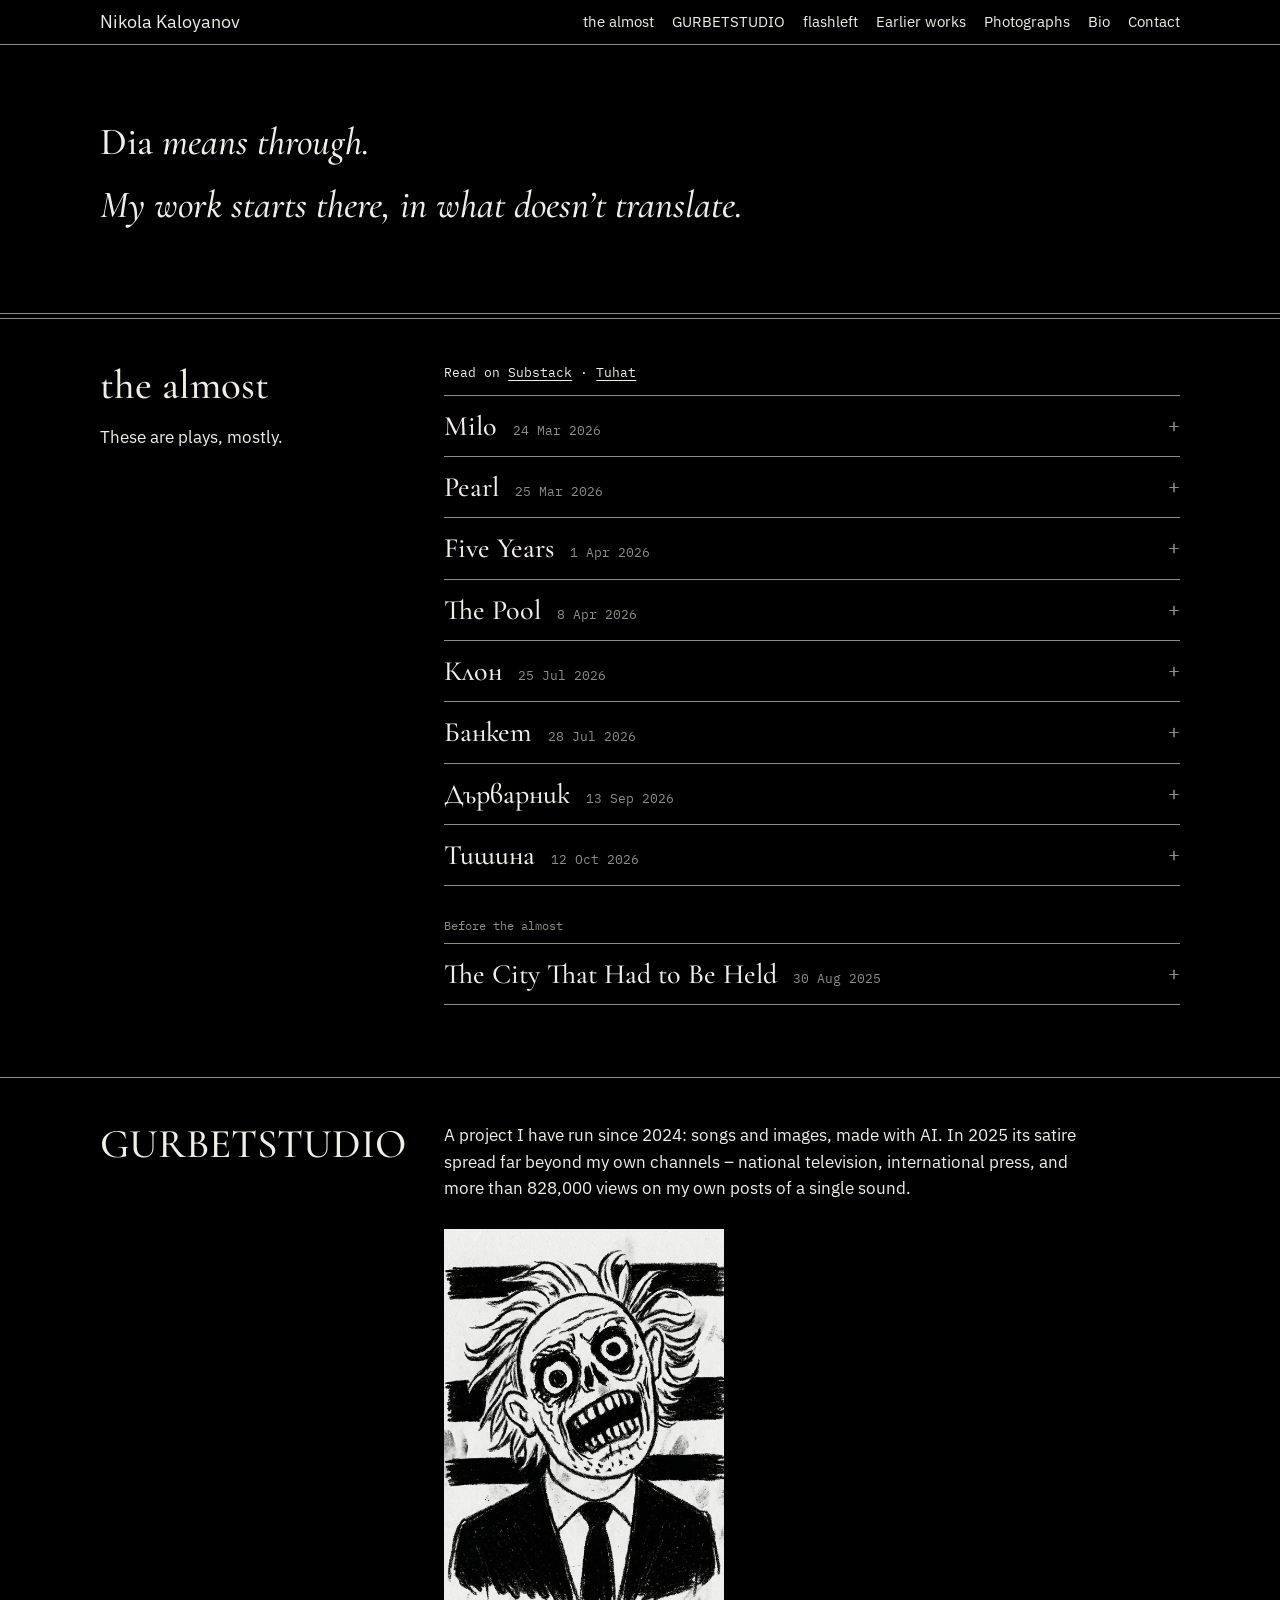
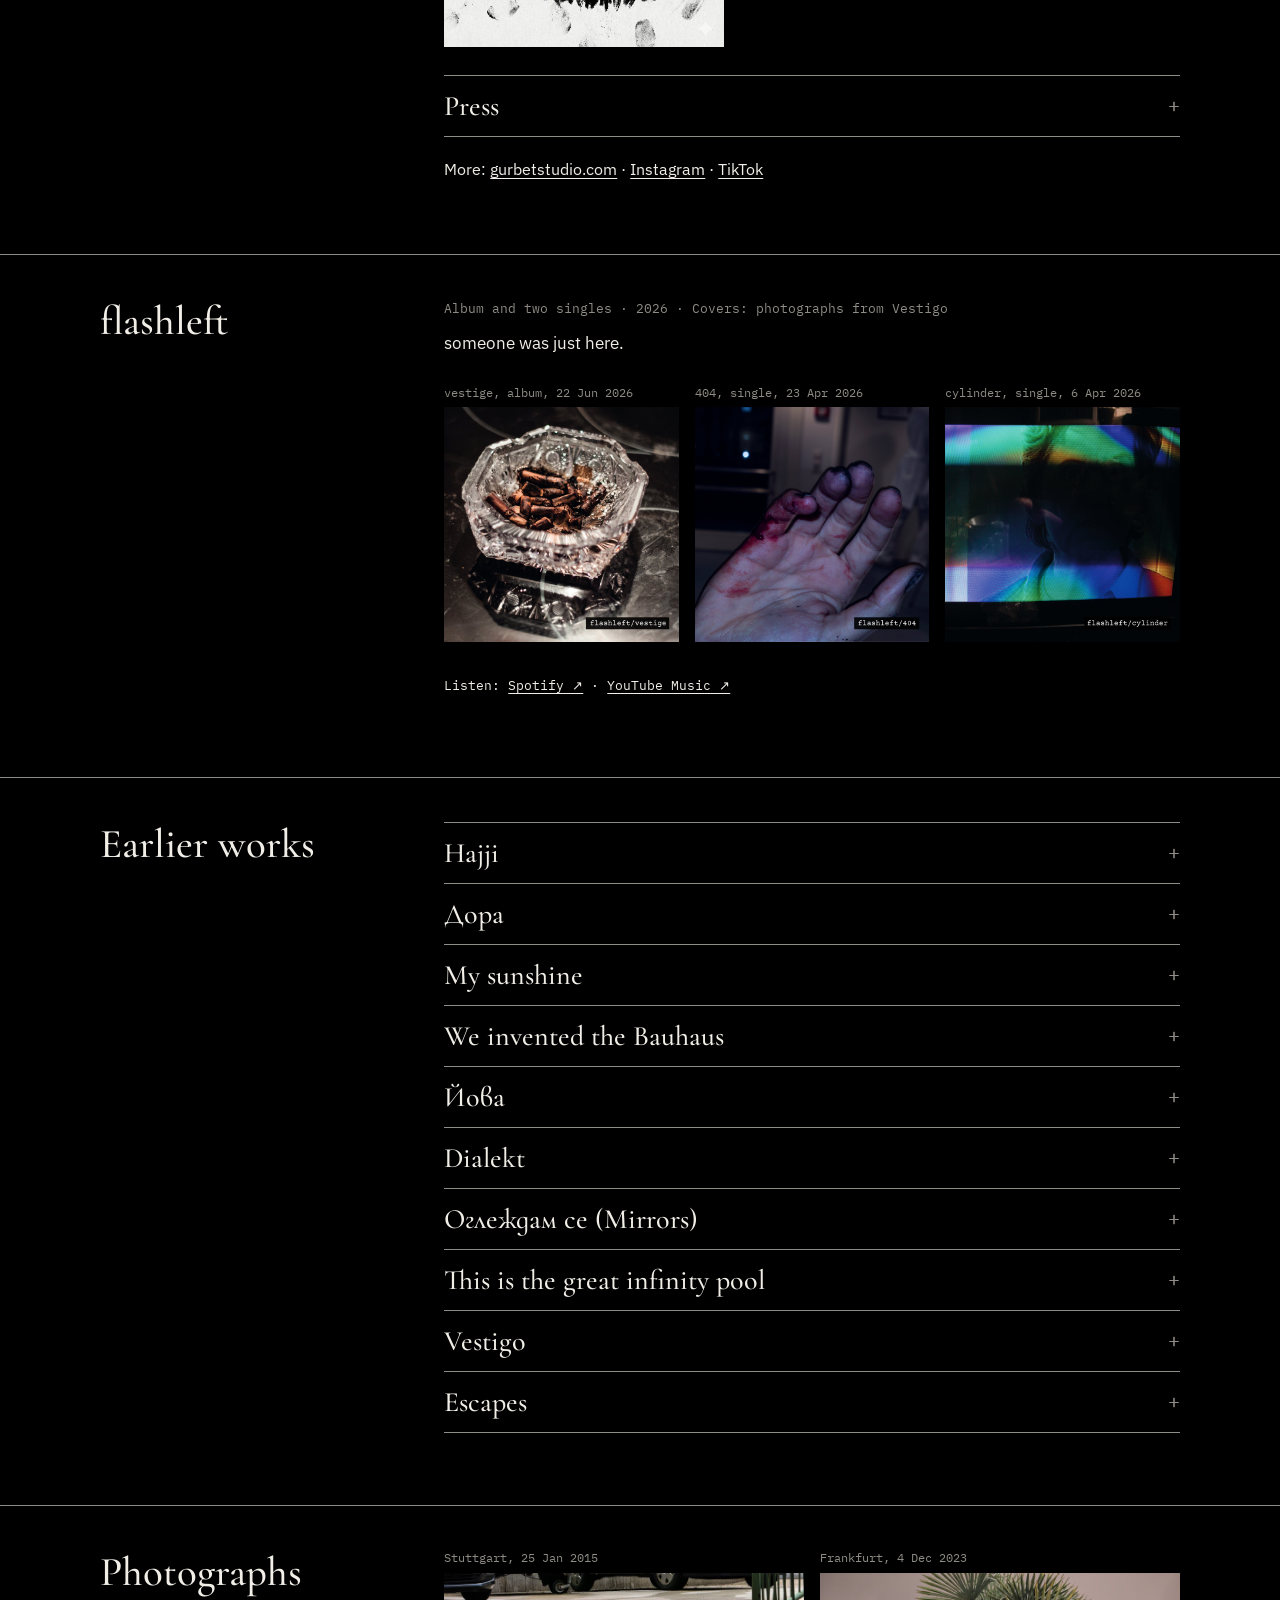
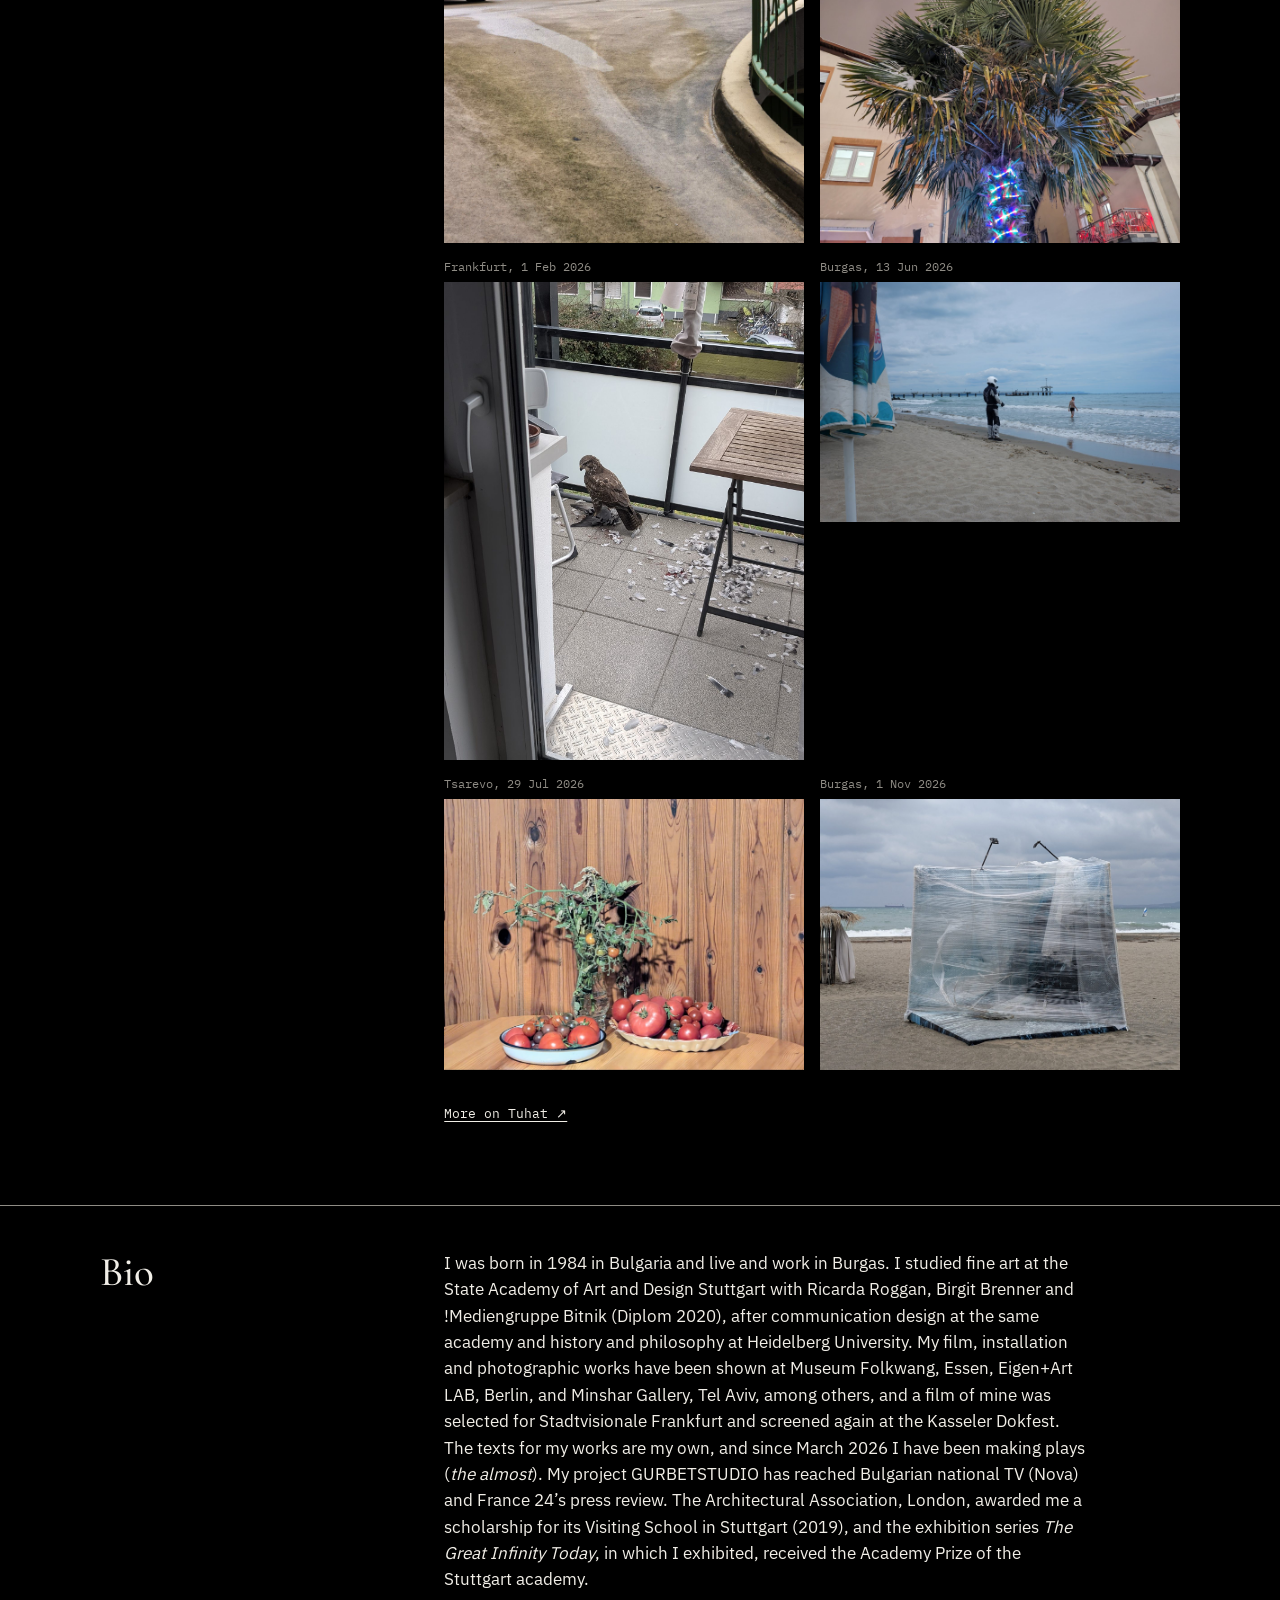
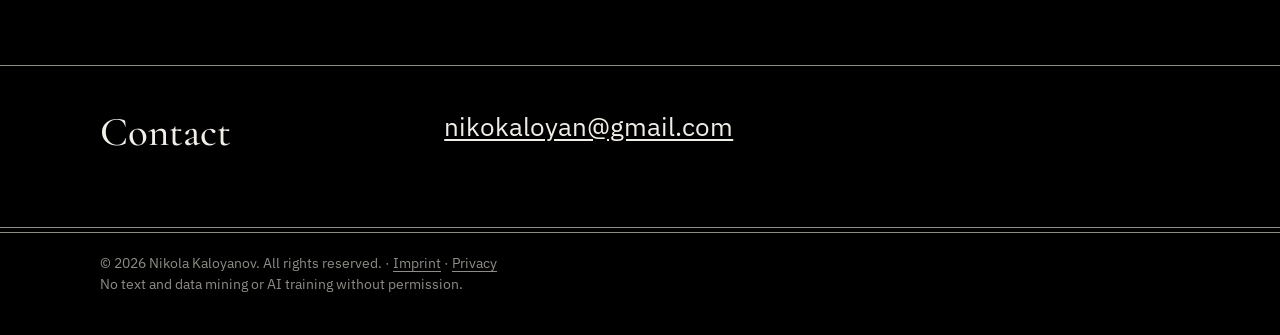
==== index.html @ b0b4dd23 "Rename the Works section to Earlier works (heading and nav) Co-Authored-By: Claude Sonnet 5.5 <norep" ====
<!doctype html>
<html lang="en">
<head>
<meta charset="utf-8">
<meta name="viewport" content="width=device-width, initial-scale=1">
<meta name="tdm-reservation" content="1">
<title>Nikola Kaloyanov</title>
<meta name="description" content="Nikola Kaloyanov: the almost (plays), GURBETSTUDIO, film, installation and photography.">
<meta property="og:type" content="website">
<meta property="og:url" content="https://nikolakaloyanov.com/">
<meta property="og:title" content="Nikola Kaloyanov">
<meta property="og:description" content="Nikola Kaloyanov: the almost (plays), GURBETSTUDIO, film, installation and photography.">
<meta property="og:image" content="https://nikolakaloyanov.com/img/three_dots_paper_2048_1.png">
<meta property="og:image:width" content="2048">
<meta property="og:image:height" content="2048">
<meta property="og:image:alt" content="Three black dots in a triangle on off-white paper">
<meta name="twitter:card" content="summary">
<meta name="twitter:image" content="https://nikolakaloyanov.com/img/three_dots_paper_2048_1.png">
<link rel="stylesheet" href="style.css">
<link rel="icon" href="/favicon.ico" sizes="any">
<link rel="icon" type="image/png" sizes="32x32" href="/favicon-32.png">
<link rel="apple-touch-icon" href="/apple-touch-icon.png">
</head>
<body>
<div id="top" style="background:#000000;color:#F1EEE7;font-family:'IBM Plex Sans',system-ui,-apple-system,'Segoe UI',sans-serif;font-size:17px;line-height:1.55;min-height:100%">

<header>
<div style="max-width:1120px;margin:0 auto;padding:0 20px;box-sizing:border-box;display:flex;flex-wrap:wrap;align-items:center;justify-content:space-between;column-gap:24px">
<h1 style="margin:0;font-size:18px;line-height:20px;font-weight:400"><a href="#top" style="display:inline-block;padding:12px 0;text-decoration:none">Nikola Kaloyanov</a></h1>
<nav aria-label="Main" style="display:flex;flex-wrap:wrap;column-gap:18px">
<a href="#the-almost" style="display:inline-block;padding:12px 0;font-size:15px;line-height:20px">the almost</a>
<a href="#gurbetstudio" style="display:inline-block;padding:12px 0;font-size:15px;line-height:20px">GURBETSTUDIO</a>
<a href="#flashleft" style="display:inline-block;padding:12px 0;font-size:15px;line-height:20px">flashleft</a>
<a href="#works" style="display:inline-block;padding:12px 0;font-size:15px;line-height:20px">Earlier works</a>
<a href="#photographs" style="display:inline-block;padding:12px 0;font-size:15px;line-height:20px">Photographs</a>
<a href="#bio" style="display:inline-block;padding:12px 0;font-size:15px;line-height:20px">Bio</a>
<a href="#contact" style="display:inline-block;padding:12px 0;font-size:15px;line-height:20px">Contact</a>
</nav>
</div>
<div aria-hidden="true" style="border-bottom:1px solid #8F8C85"></div>
</header>

<main>

<section aria-label="Artist statement" style="padding:75px 0 85px">
<div style="max-width:1120px;margin:0 auto;padding:0 20px;box-sizing:border-box">
<p style="margin:0 0 0.5em;font-family:'Cormorant Garamond','Cormorant',Georgia,'Times New Roman',serif;font-weight:500;font-style:italic;font-size:clamp(26px,3vw,40px);line-height:1.15;text-wrap:balance"><span style="font-style:normal">Dia</span> means through.</p>
<p style="margin:0;font-family:'Cormorant Garamond','Cormorant',Georgia,'Times New Roman',serif;font-weight:500;font-style:italic;font-size:clamp(26px,3vw,40px);line-height:1.15;text-wrap:balance">My work starts there, in what doesn’t translate.</p>
</div>
</section>

<section id="the-almost" aria-labelledby="h-almost">
<div aria-hidden="true" style="height:4px;border-top:1px solid #8F8C85;border-bottom:1px solid #8F8C85"></div>
<div style="max-width:1120px;margin:0 auto;padding:44px 20px 72px;box-sizing:border-box;display:flex;flex-wrap:wrap;column-gap:64px;row-gap:32px">
<div style="flex:1 1 280px;max-width:340px;min-width:0">
<h2 id="h-almost" style="margin:0 0 16px;font-family:'Cormorant Garamond','Cormorant',Georgia,'Times New Roman',serif;font-weight:500;font-size:clamp(34px,3.2vw,44px);line-height:1.1">the almost</h2>
<p style="margin:0">These are plays, mostly.</p>
</div>
<div style="flex:999 1 480px;min-width:0">
<p style="margin:0 0 12px;font-family:'IBM Plex Mono',ui-monospace,Menlo,Consolas,monospace;font-size:13px;line-height:20px">Read on <a href="https://thealmostproject.substack.com" target="_blank" rel="noopener noreferrer">Substack</a> · <a href="https://tuhat.net/@nikolakaloyanov/" target="_blank" rel="noopener noreferrer">Tuhat</a></p>
<div style="border-bottom:1px solid #8F8C85">
<details style="border-top:1px solid #8F8C85">
<summary style="padding:14px 0"><span style="font-family:'Cormorant Garamond','Cormorant',Georgia,'Times New Roman',serif;font-weight:500;font-size:28px;line-height:32px">Milo</span><span style="margin-left:16px;font-family:'IBM Plex Mono',ui-monospace,Menlo,Consolas,monospace;font-size:13px;line-height:1.5;color:#8F8C85">24 Mar 2026</span></summary>
<div style="padding:0 0 24px">
<div style="display:flex;flex-wrap:wrap;column-gap:20px;font-family:'IBM Plex Mono',ui-monospace,Menlo,Consolas,monospace;font-size:13px;line-height:1.5"><a href="https://thealmostproject.substack.com/p/milo" target="_blank" rel="noopener noreferrer" style="display:inline-block;padding:10px 0">Read</a></div>
</div>
</details>
<details style="border-top:1px solid #8F8C85">
<summary style="padding:14px 0"><span style="font-family:'Cormorant Garamond','Cormorant',Georgia,'Times New Roman',serif;font-weight:500;font-size:28px;line-height:32px">Pearl</span><span style="margin-left:16px;font-family:'IBM Plex Mono',ui-monospace,Menlo,Consolas,monospace;font-size:13px;line-height:1.5;color:#8F8C85">25 Mar 2026</span></summary>
<div style="padding:0 0 24px">
<div style="display:flex;flex-wrap:wrap;column-gap:20px;font-family:'IBM Plex Mono',ui-monospace,Menlo,Consolas,monospace;font-size:13px;line-height:1.5"><a href="https://thealmostproject.substack.com/p/pearl-i" target="_blank" rel="noopener noreferrer" style="display:inline-block;padding:10px 0">I</a><a href="https://thealmostproject.substack.com/p/pearl-ii" target="_blank" rel="noopener noreferrer" style="display:inline-block;padding:10px 0">II</a><a href="https://thealmostproject.substack.com/p/pearl-iii" target="_blank" rel="noopener noreferrer" style="display:inline-block;padding:10px 0">III</a></div>
</div>
</details>
<details style="border-top:1px solid #8F8C85">
<summary style="padding:14px 0"><span style="font-family:'Cormorant Garamond','Cormorant',Georgia,'Times New Roman',serif;font-weight:500;font-size:28px;line-height:32px">Five Years</span><span style="margin-left:16px;font-family:'IBM Plex Mono',ui-monospace,Menlo,Consolas,monospace;font-size:13px;line-height:1.5;color:#8F8C85">1 Apr 2026</span></summary>
<div style="padding:0 0 24px">
<div style="display:flex;flex-wrap:wrap;column-gap:20px;font-family:'IBM Plex Mono',ui-monospace,Menlo,Consolas,monospace;font-size:13px;line-height:1.5"><a href="https://thealmostproject.substack.com/p/five-years-i" target="_blank" rel="noopener noreferrer" style="display:inline-block;padding:10px 0">I</a><a href="https://thealmostproject.substack.com/p/five-years-ii" target="_blank" rel="noopener noreferrer" style="display:inline-block;padding:10px 0">II</a><a href="https://thealmostproject.substack.com/p/five-years-iii" target="_blank" rel="noopener noreferrer" style="display:inline-block;padding:10px 0">III</a></div>
</div>
</details>
<details style="border-top:1px solid #8F8C85">
<summary style="padding:14px 0"><span style="font-family:'Cormorant Garamond','Cormorant',Georgia,'Times New Roman',serif;font-weight:500;font-size:28px;line-height:32px">The Pool</span><span style="margin-left:16px;font-family:'IBM Plex Mono',ui-monospace,Menlo,Consolas,monospace;font-size:13px;line-height:1.5;color:#8F8C85">8 Apr 2026</span></summary>
<div style="padding:0 0 24px">
<div style="display:flex;flex-wrap:wrap;column-gap:20px;font-family:'IBM Plex Mono',ui-monospace,Menlo,Consolas,monospace;font-size:13px;line-height:1.5"><a href="https://thealmostproject.substack.com/p/the-pool-i" target="_blank" rel="noopener noreferrer" style="display:inline-block;padding:10px 0">I</a><a href="https://thealmostproject.substack.com/p/the-pool-ii" target="_blank" rel="noopener noreferrer" style="display:inline-block;padding:10px 0">II</a><a href="https://thealmostproject.substack.com/p/the-pool-iii" target="_blank" rel="noopener noreferrer" style="display:inline-block;padding:10px 0">III</a></div>
</div>
</details>
<details style="border-top:1px solid #8F8C85">
<summary style="padding:14px 0"><span lang="bg" style="font-family:'Cormorant Garamond','Cormorant',Georgia,'Times New Roman',serif;font-weight:500;font-size:28px;line-height:32px">Клон</span><span style="margin-left:16px;font-family:'IBM Plex Mono',ui-monospace,Menlo,Consolas,monospace;font-size:13px;line-height:1.5;color:#8F8C85">25 Jul 2026</span></summary>
<div style="padding:0 0 24px">
<p style="margin:0;font-family:'IBM Plex Mono',ui-monospace,Menlo,Consolas,monospace;font-size:13px;line-height:1.5;color:#8F8C85">The Branch – the tree’s and the day’s.</p>
<p style="margin:0;font-family:'IBM Plex Mono',ui-monospace,Menlo,Consolas,monospace;font-size:13px;line-height:1.5;color:#8F8C85">by Nikola Kaloyanov &amp; Thomas</p>
<div style="display:flex;flex-wrap:wrap;column-gap:20px;font-family:'IBM Plex Mono',ui-monospace,Menlo,Consolas,monospace;font-size:13px;line-height:1.5"><a href="https://thealmostproject.substack.com/p/klon" target="_blank" rel="noopener noreferrer" style="display:inline-block;padding:10px 0">Read</a></div>
</div>
</details>
<details style="border-top:1px solid #8F8C85">
<summary style="padding:14px 0"><span lang="bg" style="font-family:'Cormorant Garamond','Cormorant',Georgia,'Times New Roman',serif;font-weight:500;font-size:28px;line-height:32px">Банкет</span><span style="margin-left:16px;font-family:'IBM Plex Mono',ui-monospace,Menlo,Consolas,monospace;font-size:13px;line-height:1.5;color:#8F8C85">28 Jul 2026</span></summary>
<div style="padding:0 0 24px">
<p style="margin:0;font-family:'IBM Plex Mono',ui-monospace,Menlo,Consolas,monospace;font-size:13px;line-height:1.5;color:#8F8C85">First published on Tuhat, 28 Jul 2026.</p>
<div style="display:flex;flex-wrap:wrap;column-gap:20px;font-family:'IBM Plex Mono',ui-monospace,Menlo,Consolas,monospace;font-size:13px;line-height:1.5"><a href="https://thealmostproject.substack.com/p/banquet-i" target="_blank" rel="noopener noreferrer" style="display:inline-block;padding:10px 0">I</a><a href="https://thealmostproject.substack.com/p/banquet-ii" target="_blank" rel="noopener noreferrer" style="display:inline-block;padding:10px 0">II</a><a href="https://thealmostproject.substack.com/p/banquet-iii" target="_blank" rel="noopener noreferrer" style="display:inline-block;padding:10px 0">III</a></div>
</div>
</details>
<details style="border-top:1px solid #8F8C85">
<summary style="padding:14px 0"><span lang="bg" style="font-family:'Cormorant Garamond','Cormorant',Georgia,'Times New Roman',serif;font-weight:500;font-size:28px;line-height:32px">Дърварник</span><span style="margin-left:16px;font-family:'IBM Plex Mono',ui-monospace,Menlo,Consolas,monospace;font-size:13px;line-height:1.5;color:#8F8C85">13 Sep 2026</span></summary>
<div style="padding:0 0 24px">
<p style="margin:0;font-family:'IBM Plex Mono',ui-monospace,Menlo,Consolas,monospace;font-size:13px;line-height:1.5;color:#8F8C85">The wood is still stacked wrong.</p>
<p style="margin:0;font-family:'IBM Plex Mono',ui-monospace,Menlo,Consolas,monospace;font-size:13px;line-height:1.5;color:#8F8C85">by Nikola Kaloyanov &amp; Thomas</p>
<p style="margin:0;font-family:'IBM Plex Mono',ui-monospace,Menlo,Consolas,monospace;font-size:13px;line-height:1.5;color:#8F8C85">First published on Tuhat, 13 Sep 2026.</p>
<div style="display:flex;flex-wrap:wrap;column-gap:20px;font-family:'IBM Plex Mono',ui-monospace,Menlo,Consolas,monospace;font-size:13px;line-height:1.5"><a href="https://thealmostproject.substack.com/p/darvarnik" target="_blank" rel="noopener noreferrer" style="display:inline-block;padding:10px 0">Read</a></div>
</div>
</details>
<details style="border-top:1px solid #8F8C85">
<summary style="padding:14px 0"><span lang="bg" style="font-family:'Cormorant Garamond','Cormorant',Georgia,'Times New Roman',serif;font-weight:500;font-size:28px;line-height:32px">Тишина</span><span style="margin-left:16px;font-family:'IBM Plex Mono',ui-monospace,Menlo,Consolas,monospace;font-size:13px;line-height:1.5;color:#8F8C85">12 Oct 2026</span></summary>
<div style="padding:0 0 24px">
<p style="margin:0;font-family:'IBM Plex Mono',ui-monospace,Menlo,Consolas,monospace;font-size:13px;line-height:1.5;color:#8F8C85">First published on Tuhat, 12 Oct 2026.</p>
<div style="display:flex;flex-wrap:wrap;column-gap:20px;font-family:'IBM Plex Mono',ui-monospace,Menlo,Consolas,monospace;font-size:13px;line-height:1.5"><a href="https://thealmostproject.substack.com/p/silence-i" target="_blank" rel="noopener noreferrer" style="display:inline-block;padding:10px 0">I</a><a href="https://thealmostproject.substack.com/p/silence-ii" target="_blank" rel="noopener noreferrer" style="display:inline-block;padding:10px 0">II</a></div>
</div>
</details>
</div>
<p style="margin:32px 0 8px;font-family:'IBM Plex Mono',ui-monospace,Menlo,Consolas,monospace;font-size:12px;line-height:1.4;color:#8F8C85">Before the almost</p>
<div style="border-bottom:1px solid #8F8C85">
<details style="border-top:1px solid #8F8C85">
<summary style="padding:14px 0"><span style="font-family:'Cormorant Garamond','Cormorant',Georgia,'Times New Roman',serif;font-weight:500;font-size:28px;line-height:32px">The City That Had to Be Held</span><span style="margin-left:16px;font-family:'IBM Plex Mono',ui-monospace,Menlo,Consolas,monospace;font-size:13px;line-height:1.5;color:#8F8C85">30 Aug 2025</span></summary>
<div style="padding:0 0 24px">
<p style="margin:0;font-family:'IBM Plex Mono',ui-monospace,Menlo,Consolas,monospace;font-size:13px;line-height:1.5;color:#8F8C85">Written 30 Aug 2025. First published on Tuhat, 26 Oct 2026, abridged.</p>
<div style="display:flex;flex-wrap:wrap;column-gap:20px;font-family:'IBM Plex Mono',ui-monospace,Menlo,Consolas,monospace;font-size:13px;line-height:1.5"><a href="https://thealmostproject.substack.com/p/the-city-that-had-to-be-held" target="_blank" rel="noopener noreferrer" style="display:inline-block;padding:10px 0">Read</a></div>
</div>
</details>
</div>
</div>
</div>
</section>

<section id="gurbetstudio" aria-labelledby="h-gurbet">
<div aria-hidden="true" style="border-bottom:1px solid #8F8C85"></div>
<div style="max-width:1120px;margin:0 auto;padding:44px 20px 72px;box-sizing:border-box;display:flex;flex-wrap:wrap;column-gap:64px;row-gap:32px">
<div style="flex:1 1 280px;max-width:340px;min-width:0">
<h2 id="h-gurbet" style="margin:0;font-family:'Cormorant Garamond','Cormorant',Georgia,'Times New Roman',serif;font-weight:500;font-size:clamp(34px,3.2vw,44px);line-height:1.1">GURBETSTUDIO</h2>
</div>
<div style="flex:999 1 480px;min-width:0">
<p style="margin:0 0 28px;max-width:38em">A project I have run since 2024: songs and images, made with AI. In 2025 its satire spread far beyond my own channels – national television, international press, and more than 828,000 views on my own posts of a single sound.</p>
<figure style="margin:0 0 28px;max-width:280px"><img src="img/gurbetstudio_1.jpg" alt="GURBETSTUDIO image: a screaming man in a suit, drawn in black ink" width="1073" height="1600"></figure>
<div style="border-top:1px solid #8F8C85;border-bottom:1px solid #8F8C85">
<details>
<summary style="padding:14px 0;font-family:'Cormorant Garamond','Cormorant',Georgia,'Times New Roman',serif;font-weight:500;font-size:28px;line-height:32px">Press</summary>
<div style="padding:0 0 28px">

<div style="padding:0 0 28px">
<p style="margin:0 0 8px;font-family:'IBM Plex Mono',ui-monospace,Menlo,Consolas,monospace;font-size:13px;line-height:1.5;color:#8F8C85">France 24, press review, 3 Dec 2025</p>
<figure style="margin:0 0 16px;max-width:560px"><img src="img/france24_1.jpg" alt="France 24 page: the paragraph on the protests naming The Times, GURBETSTUDIO and Dnevnik" width="740" height="335"></figure>
<figure style="margin:0;max-width:560px"><img src="img/france24_2.jpg" alt="France 24 page: headline and a TV still showing a GURBETSTUDIO drawing, dated 03/12/2025" width="740" height="697"></figure>
<p style="margin:8px 0 0"><a href="https://www.france24.com/en/tv-shows/press-review/20251203-mass-protests-in-bulgaria-gen-z-gets-organised-online-turns-away-from-state-tv" target="_blank" rel="noopener noreferrer" style="display:inline-block;padding:10px 0">France 24 ↗</a></p>
</div>

<div style="padding:0 0 28px">
<p style="margin:0 0 8px;font-family:'IBM Plex Mono',ui-monospace,Menlo,Consolas,monospace;font-size:13px;line-height:1.5;color:#8F8C85">Nova, Bulgarian national TV, 10 Nov 2025</p>
<p style="margin:0 0 12px;font-size:16px;line-height:1.55;max-width:38em"><em>26s</em>, aired twice.</p>
<div style="display:flex;flex-wrap:wrap;gap:16px">
<figure style="margin:0;flex:1 1 240px;max-width:360px"><img src="img/nova_1.jpg" alt="Nova morning show: the two presenters at the desk" width="1600" height="900"></figure>
<figure style="margin:0;flex:1 1 240px;max-width:360px"><img src="img/nova_2.jpg" alt="Nova morning show: the crayon drawing of the parliament session with the caption 26s" width="1600" height="900"></figure>
</div>
<p style="margin:8px 0 0;font-family:'IBM Plex Mono',ui-monospace,Menlo,Consolas,monospace;font-size:12px;line-height:1.4;color:#8F8C85">Nova, 10 Nov 2025</p>
<p style="margin:8px 0 0"><a href="https://www.youtube.com/watch?v=_tUwWZfnOrY&amp;t=79s" target="_blank" rel="noopener noreferrer" style="display:inline-block;padding:10px 0">Nova ↗</a></p>
</div>

<div>
<p style="margin:0 0 8px;font-family:'IBM Plex Mono',ui-monospace,Menlo,Consolas,monospace;font-size:13px;line-height:1.5;color:#8F8C85"><span lang="bg">Виж</span>, Feb 2026</p>
<p style="margin:0 0 12px;font-size:16px;line-height:1.55;max-width:38em">Published a GURBETSTUDIO image, credited.</p>
<figure style="margin:0;max-width:560px"><img src="img/vij_1.jpg" alt="Виж magazine, double page: the article headline on red, and the GURBETSTUDIO illustration of a sweating pig holding a mug, surrounded by phones" width="1600" height="1221" lang="bg"></figure>
<p style="margin:8px 0 0"><a href="https://vijmag.bg/bg/article/nyu-york-balgariya-tiktok-politika-pop-kultura" target="_blank" rel="noopener noreferrer" style="display:inline-block;padding:10px 0"><span lang="bg">Виж</span> ↗</a></p>
</div>

</div>
</details>
</div>
<p style="margin:20px 0 0;font-size:16px">More: <a href="https://gurbetstudio.com" target="_blank" rel="noopener noreferrer">gurbetstudio.com</a> · <a href="https://www.instagram.com/gurbetstudio/" target="_blank" rel="noopener noreferrer">Instagram</a> · <a href="https://www.tiktok.com/@gurbetstudio" target="_blank" rel="noopener noreferrer">TikTok</a></p>
</div>
</div>
</section>

<section id="flashleft" aria-labelledby="h-flashleft">
<div aria-hidden="true" style="border-bottom:1px solid #8F8C85"></div>
<div style="max-width:1120px;margin:0 auto;padding:44px 20px 72px;box-sizing:border-box;display:flex;flex-wrap:wrap;column-gap:64px;row-gap:32px">
<div style="flex:1 1 280px;max-width:340px;min-width:0">
<h2 id="h-flashleft" style="margin:0;font-family:'Cormorant Garamond','Cormorant',Georgia,'Times New Roman',serif;font-weight:500;font-size:clamp(34px,3.2vw,44px);line-height:1.1">flashleft</h2>
</div>
<div style="flex:999 1 480px;min-width:0">
<p style="margin:0 0 12px;font-family:'IBM Plex Mono',ui-monospace,Menlo,Consolas,monospace;font-size:13px;line-height:1.5;color:#8F8C85">Album and two singles · 2026 · Covers: photographs from Vestigo</p>
<p style="margin:0 0 28px;max-width:38em">someone was just here.</p>
<div style="display:grid;grid-template-columns:repeat(auto-fill,minmax(200px,1fr));max-width:752px;gap:16px;align-items:start">
<a href="https://open.spotify.com/album/3zMKx9UkFOyNer9DevZmFj" target="_blank" rel="noopener noreferrer" style="display:block;flex:1 1 200px;max-width:240px;text-decoration:none"><span style="display:block;white-space:nowrap;margin-bottom:6px;font-family:'IBM Plex Mono',ui-monospace,Menlo,Consolas,monospace;font-size:12px;line-height:1.4;color:#8F8C85">vestige, album, 22 Jun 2026</span><img src="img/flashleft_vestige.jpg" alt="Cover of vestige: an ashtray full of burnt-out cigarette ends" width="1600" height="1600"></a>
<a href="https://open.spotify.com/album/0WQYlVoCGDyXFIyyO3bgZw" target="_blank" rel="noopener noreferrer" style="display:block;flex:1 1 200px;max-width:240px;text-decoration:none"><span style="display:block;white-space:nowrap;margin-bottom:6px;font-family:'IBM Plex Mono',ui-monospace,Menlo,Consolas,monospace;font-size:12px;line-height:1.4;color:#8F8C85">404, single, 23 Apr 2026</span><img src="img/flashleft_404.jpg" alt="Cover of 404: an open hand with stained fingertips" width="1600" height="1600"></a>
<a href="https://open.spotify.com/album/2IhwBSxhsiaDCkgPjooZuE" target="_blank" rel="noopener noreferrer" style="display:block;flex:1 1 200px;max-width:240px;text-decoration:none"><span style="display:block;white-space:nowrap;margin-bottom:6px;font-family:'IBM Plex Mono',ui-monospace,Menlo,Consolas,monospace;font-size:12px;line-height:1.4;color:#8F8C85">cylinder, single, 6 Apr 2026</span><img src="img/flashleft_cylinder.jpg" alt="Cover of cylinder: a television screen with coloured bands" width="1600" height="1600"></a>
</div>
<p style="margin:24px 0 0;font-family:'IBM Plex Mono',ui-monospace,Menlo,Consolas,monospace;font-size:13px;line-height:1.5">Listen: <a href="https://open.spotify.com/album/3zMKx9UkFOyNer9DevZmFj" target="_blank" rel="noopener noreferrer" style="display:inline-block;padding:10px 0">Spotify ↗</a> · <a href="https://music.youtube.com/playlist?list=OLAK5uy_lqpZK46kSgiE4sft5EfA9MpheFjlOoF64" target="_blank" rel="noopener noreferrer" style="display:inline-block;padding:10px 0">YouTube Music ↗</a></p>
</div>
</div>
</section>
<section id="works" aria-labelledby="h-works">
<div aria-hidden="true" style="border-bottom:1px solid #8F8C85"></div>
<div style="max-width:1120px;margin:0 auto;padding:44px 20px 72px;box-sizing:border-box;display:flex;flex-wrap:wrap;column-gap:64px;row-gap:32px">
<div style="flex:1 1 280px;max-width:340px;min-width:0">
<h2 id="h-works" style="margin:0;font-family:'Cormorant Garamond','Cormorant',Georgia,'Times New Roman',serif;font-weight:500;font-size:clamp(34px,3.2vw,44px);line-height:1.1">Earlier works</h2>
</div>
<div style="flex:999 1 480px;min-width:0;border-bottom:1px solid #8F8C85">

<details style="border-top:1px solid #8F8C85">
<summary style="padding:14px 0;font-family:'Cormorant Garamond','Cormorant',Georgia,'Times New Roman',serif;font-weight:500;font-size:28px;line-height:32px">Hajji</summary>
<div style="padding:0 0 28px">
<p style="margin:0 0 4px;font-family:'IBM Plex Mono',ui-monospace,Menlo,Consolas,monospace;font-size:13px;line-height:1.5;color:#8F8C85">Short film, 08:50</p>
<p style="margin:0 0 4px;font-family:'IBM Plex Mono',ui-monospace,Menlo,Consolas,monospace;font-size:13px;line-height:1.5;color:#8F8C85">Exhibition: When we were close to the End, with Kuo Hsin-Hui and Julia Schäfer, Eigen+Art LAB, Berlin, 11 March – 11 April 2020</p>
<p style="margin:0 0 4px;font-family:'IBM Plex Mono',ui-monospace,Menlo,Consolas,monospace;font-size:13px;line-height:1.5;color:#8F8C85">Exhibition: ERSTKONTAKT, fructa, Munich, 2020</p>
<p style="margin:0 0 4px;font-family:'IBM Plex Mono',ui-monospace,Menlo,Consolas,monospace;font-size:13px;line-height:1.5;color:#8F8C85">Music: Live by Medusa (Mazkeka, Jerusalem, Nov 7, 2019 00:52:24)</p>
<p style="margin:0 0 4px;font-family:'IBM Plex Mono',ui-monospace,Menlo,Consolas,monospace;font-size:13px;line-height:1.5;color:#8F8C85">Voice: my own, read flatly</p>
<p style="margin:12px 0 0;font-size:16px;line-height:1.55;max-width:38em">Ottoman Christians stole Hajji / <span lang="bg">Хаджи</span> / <span lang="ar" dir="rtl">الحجّي</span>. Pilgrimage routes crossed borders. Christian, Jewish, Muslim threads tangled. The knot holds.</p>
<p style="margin:12px 0 0;font-family:'IBM Plex Mono',ui-monospace,Menlo,Consolas,monospace;font-size:13px;line-height:1.5"><a href="https://youtu.be/1Iv5GrOEWtQ" target="_blank" rel="noopener noreferrer" style="display:inline-block;padding:10px 0">Watch</a></p>
<div>
<p style="margin:20px 0 8px;font-family:'IBM Plex Mono',ui-monospace,Menlo,Consolas,monospace;font-size:12px;line-height:1.4;color:#8F8C85">Installation views, Eigen+Art LAB, Berlin, 2020</p>
<div style="display:flex;flex-wrap:wrap;gap:16px;align-items:flex-start">
<figure style="margin:0;flex:1 1 240px;max-width:420px"><img src="img/hajji_1.jpg" alt="Hajji, installation view" width="1600" height="1066"></figure>
<figure style="margin:0;flex:1 1 240px;max-width:420px"><img src="img/hajji_2.jpg" alt="Hajji, installation view" width="1600" height="1068"></figure>
</div>
</div>
</div>
</details>

<details style="border-top:1px solid #8F8C85">
<summary lang="bg" style="padding:14px 0;font-family:'Cormorant Garamond','Cormorant',Georgia,'Times New Roman',serif;font-weight:500;font-size:28px;line-height:32px">Дора</summary>
<div style="padding:0 0 28px">
<p style="margin:0 0 4px;font-family:'IBM Plex Mono',ui-monospace,Menlo,Consolas,monospace;font-size:13px;line-height:1.5;color:#8F8C85">Installation: slide projectors, slides, audio records, speakers, pedestals; dimensions variable</p>
<p style="margin:0 0 4px;font-family:'IBM Plex Mono',ui-monospace,Menlo,Consolas,monospace;font-size:13px;line-height:1.5;color:#8F8C85">Collaboration: Jamie Kühn (Arch.)</p>
<p style="margin:0 0 4px;font-family:'IBM Plex Mono',ui-monospace,Menlo,Consolas,monospace;font-size:13px;line-height:1.5;color:#8F8C85">Exhibition: The Great Infinity Pool, group exhibition, Museum Folkwang, Essen, 2017</p>
<p style="margin:12px 0 0;font-size:16px;line-height:1.55;max-width:38em">Photographs projected onto empty walls. Original sound in the fracture. A home appears where none exists.</p>
<div>
<p style="margin:20px 0 8px;font-family:'IBM Plex Mono',ui-monospace,Menlo,Consolas,monospace;font-size:12px;line-height:1.4;color:#8F8C85">Installation views, Museum Folkwang, Essen, 2017</p>
<div style="display:flex;flex-wrap:wrap;gap:16px;align-items:flex-start">
<figure style="margin:0;flex:1 1 240px;max-width:420px"><img src="img/dora_1.jpg" alt="Dora, installation view" width="1600" height="1067"></figure>
<figure style="margin:0;flex:1 1 240px;max-width:420px"><img src="img/dora_2.jpg" alt="Dora, installation view with a lit pedestal" width="1366" height="911"></figure>
<figure style="margin:0;flex:1 1 240px;max-width:420px"><img src="img/dora_3.jpg" alt="Dora, installation view" width="1600" height="1067"></figure>
<figure style="margin:0;flex:1 1 240px;max-width:420px"><img src="img/dora_4.jpg" alt="Dora, installation view" width="1600" height="1066"></figure>
</div>
</div>
</div>
</details>

<details style="border-top:1px solid #8F8C85">
<summary style="padding:14px 0;font-family:'Cormorant Garamond','Cormorant',Georgia,'Times New Roman',serif;font-weight:500;font-size:28px;line-height:32px">My sunshine</summary>
<div style="padding:0 0 28px">
<p style="margin:0 0 4px;font-family:'IBM Plex Mono',ui-monospace,Menlo,Consolas,monospace;font-size:13px;line-height:1.5;color:#8F8C85">2019 · Video installation: loop 03:10 min, screen, projector, speakers, media player; dimensions variable</p>
<p style="margin:0 0 4px;font-family:'IBM Plex Mono',ui-monospace,Menlo,Consolas,monospace;font-size:13px;line-height:1.5;color:#8F8C85">Audio: sonified solar data from Stanford/ESA/NASA (SOHO observatory)</p>
<p style="margin:0 0 4px;font-family:'IBM Plex Mono',ui-monospace,Menlo,Consolas,monospace;font-size:13px;line-height:1.5;color:#8F8C85">Exhibitions: Minshar Gallery, Tel Aviv, 2019; Galerie Kernweine, Stuttgart, 2019; When we were close to the End, Eigen+Art LAB, Berlin, 2020</p>
<p style="margin:12px 0 0;font-size:16px;line-height:1.55;max-width:38em">A hand raises a mirror to seize the sun. Radiation hums back, unowned. The light slips.</p>
<p style="margin:12px 0 0;font-family:'IBM Plex Mono',ui-monospace,Menlo,Consolas,monospace;font-size:13px;line-height:1.5"><a href="https://youtu.be/avtQtjE3v6A" target="_blank" rel="noopener noreferrer" style="display:inline-block;padding:10px 0">Watch</a></p>
<div>
<p style="margin:20px 0 8px;font-family:'IBM Plex Mono',ui-monospace,Menlo,Consolas,monospace;font-size:12px;line-height:1.4;color:#8F8C85">Galerie Kernweine, Stuttgart, 2019</p>
<div style="display:flex;flex-wrap:wrap;gap:16px;align-items:flex-start">
<figure style="margin:0;flex:1 1 240px;max-width:420px"><img src="img/mysunshine_kernweine.jpg" alt="My sunshine, installation view: a hand holding a mirror, projected in a stone vault" width="1600" height="1200"></figure>
</div>
<p style="margin:28px 0 8px;font-family:'IBM Plex Mono',ui-monospace,Menlo,Consolas,monospace;font-size:12px;line-height:1.4;color:#8F8C85">Model view</p>
<div style="display:flex;flex-wrap:wrap;gap:16px;align-items:flex-start">
<figure style="margin:0;flex:1 1 240px;max-width:420px"><img src="img/mysunshine_1.jpg" alt="My sunshine, model view of the projection room" width="1240" height="699"></figure>
</div>
</div>
</div>
</details>

<details style="border-top:1px solid #8F8C85">
<summary style="padding:14px 0;font-family:'Cormorant Garamond','Cormorant',Georgia,'Times New Roman',serif;font-weight:500;font-size:28px;line-height:32px">We invented the Bauhaus</summary>
<div style="padding:0 0 28px">
<p style="margin:0 0 4px;font-family:'IBM Plex Mono',ui-monospace,Menlo,Consolas,monospace;font-size:13px;line-height:1.5;color:#8F8C85">C-prints and text printed on matte paper, 50 × 65 cm</p>
<p style="margin:0 0 4px;font-family:'IBM Plex Mono',ui-monospace,Menlo,Consolas,monospace;font-size:13px;line-height:1.5;color:#8F8C85">“2035”, cross-disciplinary project of the Architectural Association (AA) London and the State Academy of Art and Design Stuttgart, 2019</p>
<p style="margin:12px 0 0;font-size:16px;line-height:1.55;max-width:38em">Stuttgart 21 consumed the city. Bauhaus principles dressed the ruins. Functionality arrived simple and social. The mess stayed.</p>
<p style="margin:20px 0 8px;font-family:'IBM Plex Mono',ui-monospace,Menlo,Consolas,monospace;font-size:12px;line-height:1.4;color:#8F8C85">The work: the text and the photographs below</p>
<p style="margin:0;font-size:16px;line-height:1.55;max-width:38em;font-style:italic">We invented the Bauhaus<br>From Stuttgart to Beijing, the journey will take only 5 minutes.<br>It looks like a model railroad 2 000 000 pillars were used to build it.<br>Now we can travel at the speed of light. And the air quality is amazing.<br>People who live here are getting very old.<br>Beijing is now the capital of Europe.</p>
<div class="series" style="margin-top:20px">
<figure style="margin:0"><img src="img/bauhaus_glass.jpg" alt="We invented the Bauhaus, a transparent display stand in raking light" width="1400" height="1050" style="width:100%;aspect-ratio:4/3;object-fit:cover"></figure>
<figure style="margin:0"><img src="img/bauhaus_3.jpg" alt="We invented the Bauhaus, lush green trees beside a concrete tower" width="1600" height="1201" style="width:100%;aspect-ratio:4/3;object-fit:cover"></figure>
<figure style="margin:0"><img src="img/bauhaus_pillar.jpg" alt="We invented the Bauhaus, a concrete pillar covered in yellow foil" width="1400" height="1050" style="width:100%;aspect-ratio:4/3;object-fit:cover"></figure>
<figure style="margin:0"><img src="img/bauhaus_hole.jpg" alt="We invented the Bauhaus, a black hole in white porcelain, a library bin" width="1400" height="1050" style="width:100%;aspect-ratio:4/3;object-fit:cover"></figure>
<figure style="margin:0"><img src="img/bauhaus_lips.jpg" alt="We invented the Bauhaus, close-up of the Stuttgart bear poster: smiling lips and a pearl necklace" width="1400" height="1050" style="width:100%;aspect-ratio:4/3;object-fit:cover"></figure>
</div>
</div>
</details>

<details style="border-top:1px solid #8F8C85">
<summary lang="bg" style="padding:14px 0;font-family:'Cormorant Garamond','Cormorant',Georgia,'Times New Roman',serif;font-weight:500;font-size:28px;line-height:32px">Йова</summary>
<div style="padding:0 0 28px">
<p style="margin:0 0 4px;font-family:'IBM Plex Mono',ui-monospace,Menlo,Consolas,monospace;font-size:13px;line-height:1.5;color:#8F8C85">Short film (preview), 11:15 min; installation: cars, monitors, media players, batteries</p>
<p style="margin:0 0 4px;font-family:'IBM Plex Mono',ui-monospace,Menlo,Consolas,monospace;font-size:13px;line-height:1.5;color:#8F8C85">Exhibition: Motor Show Vol. 2, travelling group exhibition in cooperation with the Heidelberger Kunstverein, 2019</p>
<p style="margin:12px 0 0;font-size:16px;line-height:1.55;max-width:38em">Ancestor research and goodbye. Drove a family heirloom to the dead village. Spent one night in the empty house. What remained fit in the trunk.</p>
<p style="margin:12px 0 0;font-family:'IBM Plex Mono',ui-monospace,Menlo,Consolas,monospace;font-size:13px;line-height:1.5"><a href="https://youtu.be/RPwg5l56eIo" target="_blank" rel="noopener noreferrer" style="display:inline-block;padding:10px 0">Watch excerpt</a></p>
<div>
<p style="margin:20px 0 8px;font-family:'IBM Plex Mono',ui-monospace,Menlo,Consolas,monospace;font-size:12px;line-height:1.4;color:#8F8C85">Installation views, Heidelberger Kunstverein, 2019</p>
<div style="display:flex;flex-wrap:wrap;gap:16px;align-items:flex-start">
<figure style="margin:0;flex:1 1 240px;max-width:420px"><img src="img/yova_1.jpg" alt="Yova, visitors gathered at the open boot of a car, Heidelberg" width="1600" height="1067"></figure>
<figure style="margin:0;flex:1 1 240px;max-width:420px"><img src="img/yova_2.jpg" alt="Yova, cars parked in a circle, seen from above, Heidelberg" width="1600" height="1067"></figure>
</div>
<p style="margin:28px 0 8px;font-family:'IBM Plex Mono',ui-monospace,Menlo,Consolas,monospace;font-size:12px;line-height:1.4;color:#8F8C85">Film stills</p>
<div style="display:flex;flex-wrap:wrap;gap:16px;align-items:flex-start">
<figure style="margin:0;flex:1 1 240px;max-width:420px"><img src="img/yova_still_1.jpg" alt="Yova, film still: hands photographing an old portrait from a drawer, subtitle “It was something special to get photographed.”" width="1600" height="900"></figure>
<figure style="margin:0;flex:1 1 240px;max-width:420px"><img src="img/yova_still_2.jpg" alt="Yova, film still: a drive, two faces in the rear-view mirror and the sun-visor mirror, subtitle “This is actually my brother’s car.”" width="1600" height="900"></figure>
</div>
</div>
</div>
</details>

<details style="border-top:1px solid #8F8C85">
<summary style="padding:14px 0;font-family:'Cormorant Garamond','Cormorant',Georgia,'Times New Roman',serif;font-weight:500;font-size:28px;line-height:32px">Dialekt</summary>
<div style="padding:0 0 28px">
<p style="margin:0 0 4px;font-family:'IBM Plex Mono',ui-monospace,Menlo,Consolas,monospace;font-size:13px;line-height:1.5;color:#8F8C85">Short film, 7:27 min, with Mizi Lee</p>
<p style="margin:0 0 4px;font-family:'IBM Plex Mono',ui-monospace,Menlo,Consolas,monospace;font-size:13px;line-height:1.5;color:#8F8C85">Screenings: Stadtvisionale 2018 “Wohnrevolution”, Evangelische Akademie Frankfurt (jury selection, 11 films from about 40 entries); programme repeated at the 35th Kasseler Dokfest, BALi Kino, Kassel, 2018</p>
<p style="margin:12px 0 0;font-size:16px;line-height:1.55;max-width:38em">Seoul artist in Stuttgart. First half Korean, second half German. Two languages, one room, no translation.</p>
<div>
<p style="margin:20px 0 8px;font-family:'IBM Plex Mono',ui-monospace,Menlo,Consolas,monospace;font-size:12px;line-height:1.4;color:#8F8C85">Film stills</p>
<div style="display:flex;flex-wrap:wrap;gap:16px;align-items:flex-start">
<figure style="margin:0;flex:1 1 240px;max-width:420px"><img src="img/dialect_still_1.jpg" alt="Dialekt, film still: a woman’s feet in black sandals on a grey floor" width="1600" height="900"></figure>
<figure style="margin:0;flex:1 1 240px;max-width:420px"><img src="img/dialect_still_2.jpg" alt="Dialekt, film still: a German text on black, rolling up" width="1600" height="900"></figure>
</div>
<p style="margin:28px 0 8px;font-family:'IBM Plex Mono',ui-monospace,Menlo,Consolas,monospace;font-size:12px;line-height:1.4;color:#8F8C85">Model view</p>
<div style="display:flex;flex-wrap:wrap;gap:16px;align-items:flex-start">
<figure style="margin:0;flex:1 1 240px;max-width:420px"><img src="img/dialect_1.jpg" alt="Dialekt, model view of the film shown on a cinema screen" width="1192" height="729"></figure>
</div>
</div>
</div>
</details>

<details style="border-top:1px solid #8F8C85">
<summary style="padding:14px 0;font-family:'Cormorant Garamond','Cormorant',Georgia,'Times New Roman',serif;font-weight:500;font-size:28px;line-height:32px"><span lang="bg">Оглеждам се</span> (Mirrors)</summary>
<div style="padding:0 0 28px">
<p style="margin:0 0 4px;font-family:'IBM Plex Mono',ui-monospace,Menlo,Consolas,monospace;font-size:13px;line-height:1.5;color:#8F8C85">2018 · Photography, C-print, direct print on aluminium-dibond, 90 × 70 cm</p>
<p style="margin:0 0 4px;font-family:'IBM Plex Mono',ui-monospace,Menlo,Consolas,monospace;font-size:13px;line-height:1.5;color:#8F8C85">Exhibition: “Do Not Disturb”, group exhibition of the Birgit Brenner class, Kunstverein Hechingen, 2018</p>
<p style="margin:0 0 4px;font-family:'IBM Plex Mono',ui-monospace,Menlo,Consolas,monospace;font-size:13px;line-height:1.5;color:#8F8C85">Exhibition: “100 Jahre Klasse Roggan”, group exhibition, UNO Art Space, Stuttgart, 2018–2019</p>
<p style="margin:12px 0 0;font-size:16px;line-height:1.55;max-width:38em">Self-portraits on old televisions, stored in the empty upper floor of my grandmother’s house. The Bulgarian title means both “I look at myself” and “I look around”.</p>
<div style="display:flex;flex-wrap:wrap;gap:16px;margin-top:20px;align-items:flex-start">
<figure style="margin:0;flex:1 1 240px;max-width:420px"><img src="img/mirrors_1.jpg" alt="Mirrors, a silver television on a wooden cabinet, the photographer faintly reflected in the screen" width="1500" height="1167"></figure>
<figure style="margin:0;flex:1 1 240px;max-width:420px"><img src="img/mirrors_2.jpg" alt="Mirrors, a dark television on a small cabinet, the photographer faintly reflected in the screen" width="1500" height="1167"></figure>
</div>
</div>
</details>

<details style="border-top:1px solid #8F8C85">
<summary style="padding:14px 0;font-family:'Cormorant Garamond','Cormorant',Georgia,'Times New Roman',serif;font-weight:500;font-size:28px;line-height:32px">This is the great infinity pool</summary>
<div style="padding:0 0 28px">
<p style="margin:0 0 4px;font-family:'IBM Plex Mono',ui-monospace,Menlo,Consolas,monospace;font-size:13px;line-height:1.5;color:#8F8C85">Text, shown as two installations within the exhibition series The Great Infinity Pool (class of Prof. Ricarda Roggan, State Academy of Art and Design Stuttgart)</p>
<p style="margin:12px 0 0;font-size:16px;line-height:1.55;max-width:38em">2016 – Rundgang, State Academy of Art and Design Stuttgart. Video installation: looped video, projector, pedestals. The class was showing at the same time in Leipzig (Spinnerei, during the f/stop festival). The works could not be in two places, so the participants recorded the Leipzig exhibition in VR, and visitors in Stuttgart saw it through VR cardboard goggles. My text looped on both sides of a projection surface in the main hall, where the goggles were.</p>
<p style="margin:12px 0 0;font-size:16px;line-height:1.55;max-width:38em">2017 – Museum Folkwang, Essen. Video installation: loop 01:18 min, projector, speaker. Group exhibition, lower floor, 2 June – 2 July 2017; concept Ricarda Roggan and Ann-Kathrin Müller. The same text, read by a participating artist, leads visitors into the exhibition. The exhibition catalogue (launched 6 February 2018) lists me among the participants.</p>
<p style="margin:12px 0 0;font-family:'IBM Plex Mono',ui-monospace,Menlo,Consolas,monospace;font-size:13px;line-height:1.5"><a href="https://youtu.be/1GX4ztxE6IU" target="_blank" rel="noopener noreferrer" style="display:inline-block;padding:10px 0">Watch</a></p>
<p style="margin:12px 0 0;font-size:16px;line-height:1.55;max-width:38em;font-style:italic">This is The Great Infinity Pool<br>Step in and relax<br>Fragen Sie nach einer Cardboard-Brille<br>You can trust our guide<br>Genießen Sie die Aussicht<br>Entspannen Sie sich<br><br>This is The Great Infinity Pool Möchten Sie ein Getränk?<br>Lean back and clear your head<br>Das ist die Realität<br>Put on a cardboard device<br>Enjoy the view<br><br>This is The Great Infinity Pool<br>Es ist so einfach wie fliegen<br>No cardboard devices available?<br>Werfen Sie doch einen Blick in dem Katalog<br>Calm down and dive in. Deep blue infinity<br><br>This is The Great Infinity Pool<br>Tauchen Sie ein<br>Turn your head to change your point of view<br>Trust our friendly guide Sie sind hier sicher<br>Endlich</p>
<div>
<p style="margin:20px 0 8px;font-family:'IBM Plex Mono',ui-monospace,Menlo,Consolas,monospace;font-size:12px;line-height:1.4;color:#8F8C85">Exhibition views, Rundgang, Stuttgart, 2016</p>
<div style="display:flex;flex-wrap:wrap;gap:16px;align-items:flex-start">
<figure style="margin:0;flex:1 1 240px;max-width:420px"><img src="img/pool_2.jpg" alt="This is the great infinity pool, Rundgang, Stuttgart, 2016: visitors at the pedestal in the main hall" width="1600" height="1067"></figure>
<figure style="margin:0;flex:1 1 240px;max-width:420px"><img src="img/pool_3.jpg" alt="This is the great infinity pool, Rundgang, Stuttgart, 2016: a visitor holding a cardboard viewer to her eyes in the dim hall, and a lit counter with the projected text “This is The Great Infinity Pool.”" width="1600" height="1067"></figure>
</div>
<p style="margin:28px 0 8px;font-family:'IBM Plex Mono',ui-monospace,Menlo,Consolas,monospace;font-size:12px;line-height:1.4;color:#8F8C85">Exhibition view, Museum Folkwang, Essen, 2017</p>
<div style="display:flex;flex-wrap:wrap;gap:16px;align-items:flex-start">
<figure style="margin:0;flex:1 1 240px;max-width:420px"><img src="img/pool_1.jpg" alt="This is the great infinity pool, Museum Folkwang, Essen, 2017: the text read by a participant, projected on a wall" width="1600" height="1067"></figure>
</div>
</div>
</div>
</details>

<details style="border-top:1px solid #8F8C85">
<summary style="padding:14px 0;font-family:'Cormorant Garamond','Cormorant',Georgia,'Times New Roman',serif;font-weight:500;font-size:28px;line-height:32px">Vestigo</summary>
<div style="padding:0 0 28px">
<p style="margin:0 0 4px;font-family:'IBM Plex Mono',ui-monospace,Menlo,Consolas,monospace;font-size:13px;line-height:1.5;color:#8F8C85">2014–2015</p>
<p style="margin:0 0 4px;font-family:'IBM Plex Mono',ui-monospace,Menlo,Consolas,monospace;font-size:13px;line-height:1.5;color:#8F8C85">Newspaper: short stories and photographs, 24 pages, edition of 5</p>
<p style="margin:0 0 4px;font-family:'IBM Plex Mono',ui-monospace,Menlo,Consolas,monospace;font-size:13px;line-height:1.5;color:#8F8C85">Exhibition: Krudebude Leipzig, 2016</p>
<p style="margin:12px 0 0;font-size:16px;line-height:1.55;max-width:38em">Someone follows my traces. He never sees me. In the end he can’t tell his world from mine.</p>
<p style="margin:20px 0 8px;font-family:'IBM Plex Mono',ui-monospace,Menlo,Consolas,monospace;font-size:12px;line-height:1.4;color:#8F8C85">Text from the newspaper, with the photo that belongs to it</p>
<div style="display:flex;flex-wrap:wrap;gap:24px;margin-top:0;align-items:flex-start">
<div lang="de" style="flex:1 1 320px;min-width:0;max-width:38em">
<p style="margin:0 0 12px;font-family:'Cormorant Garamond','Cormorant',Georgia,'Times New Roman',serif;font-weight:500;font-size:24px;line-height:1.2;font-style:italic">Ewiges Leben</p>
<p style="margin:0 0 12px;font-size:16px;line-height:1.55;font-style:italic">Das hat man ihr versprochen und sie hat es bekommen, denn genau das wollte sie. Kalte, glatte Haut und gefrorene Beeren. Und es kostete weniger als Eiswürfel. Alles direkt neben ihrem rechten Arm. Sie liebte die Kälte, konnte sich aber nicht so gut bewegen, starr und steif fühlten sich die Gliedmaßen an. Und ihre Kopfhaut juckte. Sie griff sich in die Haare, sie zerbrachen von der Kälte – kleine feine Splitter, wie Kaktusdorne. „Aber wer braucht denn bitte Haare an diesem Ort?“ Sie lachte und ihr Lachen resonierte mit den vereisten Blechwänden. Ein paar einsame Erbsen, schon ziemlich verschrumpelt, aber immer noch grell-grün, lagen in der Ecke und starrten sie mit ihren augenlosen Gesichtern an. Und grinsten! Freche kleine Früchtchen! „Euch zeig ich es noch!“ Wie versteinert glotzte sie auch das Fisch-Paar an, das direkt auf ihrer Augenhöhe lag. Diese schlanken, schlanken Forellen …<br>Regungslos, wie vereist, konnten sie wohl vor lauter Staunen nicht mal die Münder schließen. So hatte sie sich das nicht vorgestellt. Nur Spanner hier. Hat ihnen denn keiner beigebracht, dass es unhöflich ist zu starren?</p>
<p style="margin:0;font-size:16px;line-height:1.55;font-style:italic">Der Arm tat ihr schon weh, ein pulsierender Schmerz fing am Ellbogen an und breitete sich weiter in Richtung Schulter aus. „Ich muss was unternehmen“, dachte sie. Sie dachte, je kühler es wird, desto mehr würde der Schmerz nachlassen, doch ganz im Gegenteil. Mit versteiften Gliedern richtete sie sich etwas auf und versuchte, die Schiebetür zu öffnen. Die Schienen waren vereist, aber langsam konnte sie sie ein Stück bewegen. Mehr ging nicht. Warum? Das ist sicher strafbar, falls es brennen würde, was dann? Sie kroch zu der anderen Schiebetür, am anderen Ende des Raumes. Sie ging auch nicht auf, jedoch ein kleines Stück weiter als die erste. Dann passierte es, sie rutschte aus, mit voller Wucht fiel sie auf den Rücken und seufzte. Und schlug sich genau den rechten Arm an so einer blöden, harten Kartonwand. „Rahmspinat“ stand auf der Verpackung. Sie hasste Spinat und jetzt sogar noch mehr. Dann richtete sie sich langsam wieder auf. Die dummen Forellen starrten sie immer noch an, die Erbsen waren verschwunden. „Fickt euch!“ Die zwei guckten beleidigt zum Boden, sie zischte mit dem Mund, weißer Dampf stieg empor. Die Schiebetür war immer noch einen Spalt breit offen und sie studierte sie mit den Augen, ohne zu zwinkern. Was war das, da, bei dem Griff? Da hing doch was! Bestimmt ein Zettel mit „Ich bin gleich zurück!“ drauf. Nein. Es war ein Hängeschloss.</p>
</div>
<figure style="margin:0;flex:0 1 260px;min-width:0"><img src="img/vestigo_fishes.jpg" alt="Two trout in a foil tray, 2 Jun 2015" width="1112" height="1600" style="width:100%;height:auto"></figure>
</div>
<div>
<p style="margin:20px 0 8px;font-family:'IBM Plex Mono',ui-monospace,Menlo,Consolas,monospace;font-size:12px;line-height:1.4;color:#8F8C85">Newspaper, page 1</p>
<div style="display:flex;flex-wrap:wrap;gap:16px;align-items:flex-start">
<figure style="margin:0;flex:1 1 240px;max-width:340px"><img src="img/vestigo_1.jpg" alt="Vestigo, the front page of the newspaper" width="1131" height="1600"></figure>
</div>
</div>
</div>
</details>

<details style="border-top:1px solid #8F8C85">
<summary style="padding:14px 0;font-family:'Cormorant Garamond','Cormorant',Georgia,'Times New Roman',serif;font-weight:500;font-size:28px;line-height:32px">Escapes</summary>
<div style="padding:0 0 28px">
<p style="margin:0 0 4px;font-family:'IBM Plex Mono',ui-monospace,Menlo,Consolas,monospace;font-size:13px;line-height:1.5;color:#8F8C85">Digitally manipulated portrait series, 2010 (pre-AI era)</p>
<p style="margin:12px 0 0;font-size:16px;line-height:1.55;max-width:38em">Pulp-fiction covers swallowed the coast. Friends and places distorted by early software. The computer lied first.</p>
<div>
<p style="margin:20px 0 8px;font-family:'IBM Plex Mono',ui-monospace,Menlo,Consolas,monospace;font-size:12px;line-height:1.4;color:#8F8C85">C-prints</p>
<div style="display:flex;flex-wrap:wrap;gap:16px;align-items:flex-start">
<figure style="margin:0;flex:1 1 240px;max-width:360px"><img src="img/escapes_1.jpg" alt="Escapes, a figure on a rock above the sea, face removed" width="1000" height="1000"></figure>
<figure style="margin:0;flex:1 1 240px;max-width:360px"><img src="img/escapes_2.jpg" alt="Escapes, three figures walking along a beach" width="1000" height="1000"></figure>
</div>
</div>
</div>
</details>

</div>
</div>
</section>

<section id="photographs" aria-labelledby="h-photographs">
<div aria-hidden="true" style="border-bottom:1px solid #8F8C85"></div>
<div style="max-width:1120px;margin:0 auto;padding:44px 20px 72px;box-sizing:border-box;display:flex;flex-wrap:wrap;column-gap:64px;row-gap:32px">
<div style="flex:1 1 280px;max-width:340px;min-width:0">
<h2 id="h-photographs" style="margin:0 0 16px;font-family:'Cormorant Garamond','Cormorant',Georgia,'Times New Roman',serif;font-weight:500;font-size:clamp(34px,3.2vw,44px);line-height:1.1">Photographs</h2>
</div>
<div style="flex:999 1 480px;min-width:0">
<div style="display:grid;grid-template-columns:repeat(auto-fill,minmax(240px,1fr));max-width:736px;gap:16px;align-items:start">
<a href="https://tuhat.net/@nikolakaloyanov/t/photograph" target="_blank" rel="noopener noreferrer" style="display:block;max-width:360px;text-decoration:none"><span style="display:block;margin-bottom:6px;font-family:'IBM Plex Mono',ui-monospace,Menlo,Consolas,monospace;font-size:12px;line-height:1.4;color:#8F8C85">Stuttgart, 25 Jan 2015</span><img src="img/photo_stuttgart_2015.jpg" alt="Stuttgart, 25 Jan 2015: a wet asphalt ramp beside a curved railing" width="1600" height="1200"></a>
<a href="https://tuhat.net/@nikolakaloyanov/t/photograph" target="_blank" rel="noopener noreferrer" style="display:block;max-width:360px;text-decoration:none"><span style="display:block;margin-bottom:6px;font-family:'IBM Plex Mono',ui-monospace,Menlo,Consolas,monospace;font-size:12px;line-height:1.4;color:#8F8C85">Frankfurt, 4 Dec 2023</span><img src="img/photo_palm_2023.jpg" alt="Frankfurt, 4 Dec 2023: a palm with snow on its fronds, coloured lights wound round the trunk, seen from below between two houses" width="1600" height="1200"></a>
<a href="https://tuhat.net/@nikolakaloyanov/t/photograph" target="_blank" rel="noopener noreferrer" style="display:block;max-width:360px;text-decoration:none"><span style="display:block;margin-bottom:6px;font-family:'IBM Plex Mono',ui-monospace,Menlo,Consolas,monospace;font-size:12px;line-height:1.4;color:#8F8C85">Frankfurt, 1 Feb 2026</span><img src="img/photo_frankfurt_2026.jpg" alt="Frankfurt, 1 Feb 2026: a bird of prey on a balcony among scattered feathers" width="1205" height="1600"></a>
<a href="https://tuhat.net/@nikolakaloyanov/t/photograph" target="_blank" rel="noopener noreferrer" style="display:block;max-width:360px;text-decoration:none"><span style="display:block;margin-bottom:6px;font-family:'IBM Plex Mono',ui-monospace,Menlo,Consolas,monospace;font-size:12px;line-height:1.4;color:#8F8C85">Burgas, 13 Jun 2026</span><img src="img/photo_shore_2026.jpg" alt="Burgas, 13 Jun 2026: a man in a helmet on the shore beside a closed parasol" width="1600" height="1067"></a>
<a href="https://tuhat.net/@nikolakaloyanov/t/photograph" target="_blank" rel="noopener noreferrer" style="display:block;max-width:360px;text-decoration:none"><span style="display:block;margin-bottom:6px;font-family:'IBM Plex Mono',ui-monospace,Menlo,Consolas,monospace;font-size:12px;line-height:1.4;color:#8F8C85">Tsarevo, 29 Jul 2026</span><img src="img/photo_tsarevo_2026.jpg" alt="Tsarevo, 29 Jul 2026: tomatoes in two bowls on a table against a wooden wall" width="1600" height="1205"></a>
<a href="https://tuhat.net/@nikolakaloyanov/t/photograph" target="_blank" rel="noopener noreferrer" style="display:block;max-width:360px;text-decoration:none"><span style="display:block;margin-bottom:6px;font-family:'IBM Plex Mono',ui-monospace,Menlo,Consolas,monospace;font-size:12px;line-height:1.4;color:#8F8C85">Burgas, 1 Nov 2026</span><img src="img/photo_burgas_2026.jpg" alt="Burgas, 1 Nov 2026: a structure wrapped in clear plastic film on the beach, a stormy sea behind it" width="1600" height="1205"></a>
</div>
<p style="margin:24px 0 0;font-family:'IBM Plex Mono',ui-monospace,Menlo,Consolas,monospace;font-size:13px;line-height:1.5"><a href="https://tuhat.net/@nikolakaloyanov/t/photograph" target="_blank" rel="noopener noreferrer" style="display:inline-block;padding:10px 0">More on Tuhat ↗</a></p>
</div>
</div>
</section>

<section id="bio" aria-labelledby="h-bio">
<div aria-hidden="true" style="border-bottom:1px solid #8F8C85"></div>
<div style="max-width:1120px;margin:0 auto;padding:44px 20px 72px;box-sizing:border-box;display:flex;flex-wrap:wrap;column-gap:64px;row-gap:32px">
<div style="flex:1 1 280px;max-width:340px;min-width:0">
<h2 id="h-bio" style="margin:0;font-family:'Cormorant Garamond','Cormorant',Georgia,'Times New Roman',serif;font-weight:500;font-size:clamp(34px,3.2vw,44px);line-height:1.1">Bio</h2>
</div>
<div style="flex:999 1 480px;min-width:0">
<p style="margin:0;max-width:38em">I was born in 1984 in Bulgaria and live and work in Burgas. I studied fine art at the State Academy of Art and Design Stuttgart with Ricarda Roggan, Birgit Brenner and !Mediengruppe Bitnik (Diplom 2020), after communication design at the same academy and history and philosophy at Heidelberg University. My film, installation and photographic works have been shown at Museum Folkwang, Essen, Eigen+Art LAB, Berlin, and Minshar Gallery, Tel Aviv, among others, and a film of mine was selected for Stadtvisionale Frankfurt and screened again at the Kasseler Dokfest. The texts for my works are my own, and since March 2026 I have been making plays (<em>the almost</em>). My project GURBETSTUDIO has reached Bulgarian national TV (Nova) and France 24’s press review. The Architectural Association, London, awarded me a scholarship for its Visiting School in Stuttgart (2019), and the exhibition series <em>The Great Infinity Today</em>, in which I exhibited, received the Academy Prize of the Stuttgart academy.</p>
</div>
</div>
</section>

<section id="contact" aria-labelledby="h-contact">
<div aria-hidden="true" style="border-bottom:1px solid #8F8C85"></div>
<div style="max-width:1120px;margin:0 auto;padding:44px 20px 72px;box-sizing:border-box;display:flex;flex-wrap:wrap;column-gap:64px;row-gap:32px">
<div style="flex:1 1 280px;max-width:340px;min-width:0">
<h2 id="h-contact" style="margin:0;font-family:'Cormorant Garamond','Cormorant',Georgia,'Times New Roman',serif;font-weight:500;font-size:clamp(34px,3.2vw,44px);line-height:1.1">Contact</h2>
</div>
<div style="flex:999 1 480px;min-width:0">
<p style="margin:0;font-size:clamp(20px,2vw,26px);line-height:1.3"><a href="mailto:nikokaloyan@gmail.com">nikokaloyan@gmail.com</a></p>
</div>
</div>
</section>

</main>

<footer>
<div aria-hidden="true" style="height:4px;border-top:1px solid #8F8C85;border-bottom:1px solid #8F8C85"></div>
<div style="max-width:1120px;margin:0 auto;padding:20px 20px 40px;box-sizing:border-box;font-size:14px;line-height:1.5;color:#8F8C85">© 2026 Nikola Kaloyanov. All rights reserved. · <a href="imprint.html" style="color:#8F8C85">Imprint</a> · <a href="privacy.html" style="color:#8F8C85">Privacy</a><br>No text and data mining or AI training without permission.</div>
</footer>

</div>
</body>
</html>
---- style.css ----
@font-face{font-family:'Cormorant Garamond';font-style:italic;font-weight:500;font-display:swap;src:url(fonts/cormorant-garamond-cyrillic-500-italic.woff2) format('woff2');unicode-range:U+0301,U+0400-045F,U+0490-0491,U+04B0-04B1,U+2116}
@font-face{font-family:'Cormorant Garamond';font-style:normal;font-weight:500;font-display:swap;src:url(fonts/cormorant-garamond-cyrillic-500-normal.woff2) format('woff2');unicode-range:U+0301,U+0400-045F,U+0490-0491,U+04B0-04B1,U+2116}
@font-face{font-family:'Cormorant Garamond';font-style:italic;font-weight:500;font-display:swap;src:url(fonts/cormorant-garamond-latin-500-italic.woff2) format('woff2');unicode-range:U+0000-00FF,U+0131,U+0152-0153,U+02BB-02BC,U+02C6,U+02DA,U+02DC,U+0304,U+0308,U+0329,U+2000-206F,U+2074,U+20AC,U+2122,U+2191,U+2193,U+2212,U+2215,U+FEFF,U+FFFD}
@font-face{font-family:'Cormorant Garamond';font-style:normal;font-weight:500;font-display:swap;src:url(fonts/cormorant-garamond-latin-500-normal.woff2) format('woff2');unicode-range:U+0000-00FF,U+0131,U+0152-0153,U+02BB-02BC,U+02C6,U+02DA,U+02DC,U+0304,U+0308,U+0329,U+2000-206F,U+2074,U+20AC,U+2122,U+2191,U+2193,U+2212,U+2215,U+FEFF,U+FFFD}
@font-face{font-family:'IBM Plex Mono';font-style:normal;font-weight:400;font-display:swap;src:url(fonts/ibm-plex-mono-cyrillic-400-normal.woff2) format('woff2');unicode-range:U+0301,U+0400-045F,U+0490-0491,U+04B0-04B1,U+2116}
@font-face{font-family:'IBM Plex Mono';font-style:normal;font-weight:400;font-display:swap;src:url(fonts/ibm-plex-mono-latin-400-normal.woff2) format('woff2');unicode-range:U+0000-00FF,U+0131,U+0152-0153,U+02BB-02BC,U+02C6,U+02DA,U+02DC,U+0304,U+0308,U+0329,U+2000-206F,U+2074,U+20AC,U+2122,U+2191,U+2193,U+2212,U+2215,U+FEFF,U+FFFD}
@font-face{font-family:'IBM Plex Sans';font-style:normal;font-weight:400;font-display:swap;src:url(fonts/ibm-plex-sans-cyrillic-400-normal.woff2) format('woff2');unicode-range:U+0301,U+0400-045F,U+0490-0491,U+04B0-04B1,U+2116}
@font-face{font-family:'IBM Plex Sans';font-style:normal;font-weight:500;font-display:swap;src:url(fonts/ibm-plex-sans-cyrillic-500-normal.woff2) format('woff2');unicode-range:U+0301,U+0400-045F,U+0490-0491,U+04B0-04B1,U+2116}
@font-face{font-family:'IBM Plex Sans';font-style:normal;font-weight:400;font-display:swap;src:url(fonts/ibm-plex-sans-latin-400-normal.woff2) format('woff2');unicode-range:U+0000-00FF,U+0131,U+0152-0153,U+02BB-02BC,U+02C6,U+02DA,U+02DC,U+0304,U+0308,U+0329,U+2000-206F,U+2074,U+20AC,U+2122,U+2191,U+2193,U+2212,U+2215,U+FEFF,U+FFFD}
@font-face{font-family:'IBM Plex Sans';font-style:normal;font-weight:500;font-display:swap;src:url(fonts/ibm-plex-sans-latin-500-normal.woff2) format('woff2');unicode-range:U+0000-00FF,U+0131,U+0152-0153,U+02BB-02BC,U+02C6,U+02DA,U+02DC,U+0304,U+0308,U+0329,U+2000-206F,U+2074,U+20AC,U+2122,U+2191,U+2193,U+2212,U+2215,U+FEFF,U+FFFD}
body{margin:0;background:#000000}
html{color-scheme:dark}
a{color:#F1EEE7;text-underline-offset:3px}
a:hover{color:#8F8C85}
nav a{color:#F1EEE7;text-decoration:none}
nav a:hover{text-decoration:underline}
img{display:block;max-width:100%;height:auto}
summary{display:block;cursor:pointer;list-style:none}
summary::-webkit-details-marker{display:none}
summary::after{content:"+";float:right;font-family:'IBM Plex Mono',ui-monospace,Menlo,Consolas,monospace;font-size:20px;line-height:32px;color:#8F8C85}
details[open]>summary::after{content:"–"}
summary:hover{color:#8F8C85}
summary:focus-visible{outline:2px solid #F1EEE7;outline-offset:2px}
.series{display:grid;grid-template-columns:repeat(2,minmax(0,1fr));gap:16px}
@media(min-width:760px){.series{grid-template-columns:repeat(3,minmax(0,1fr))}}
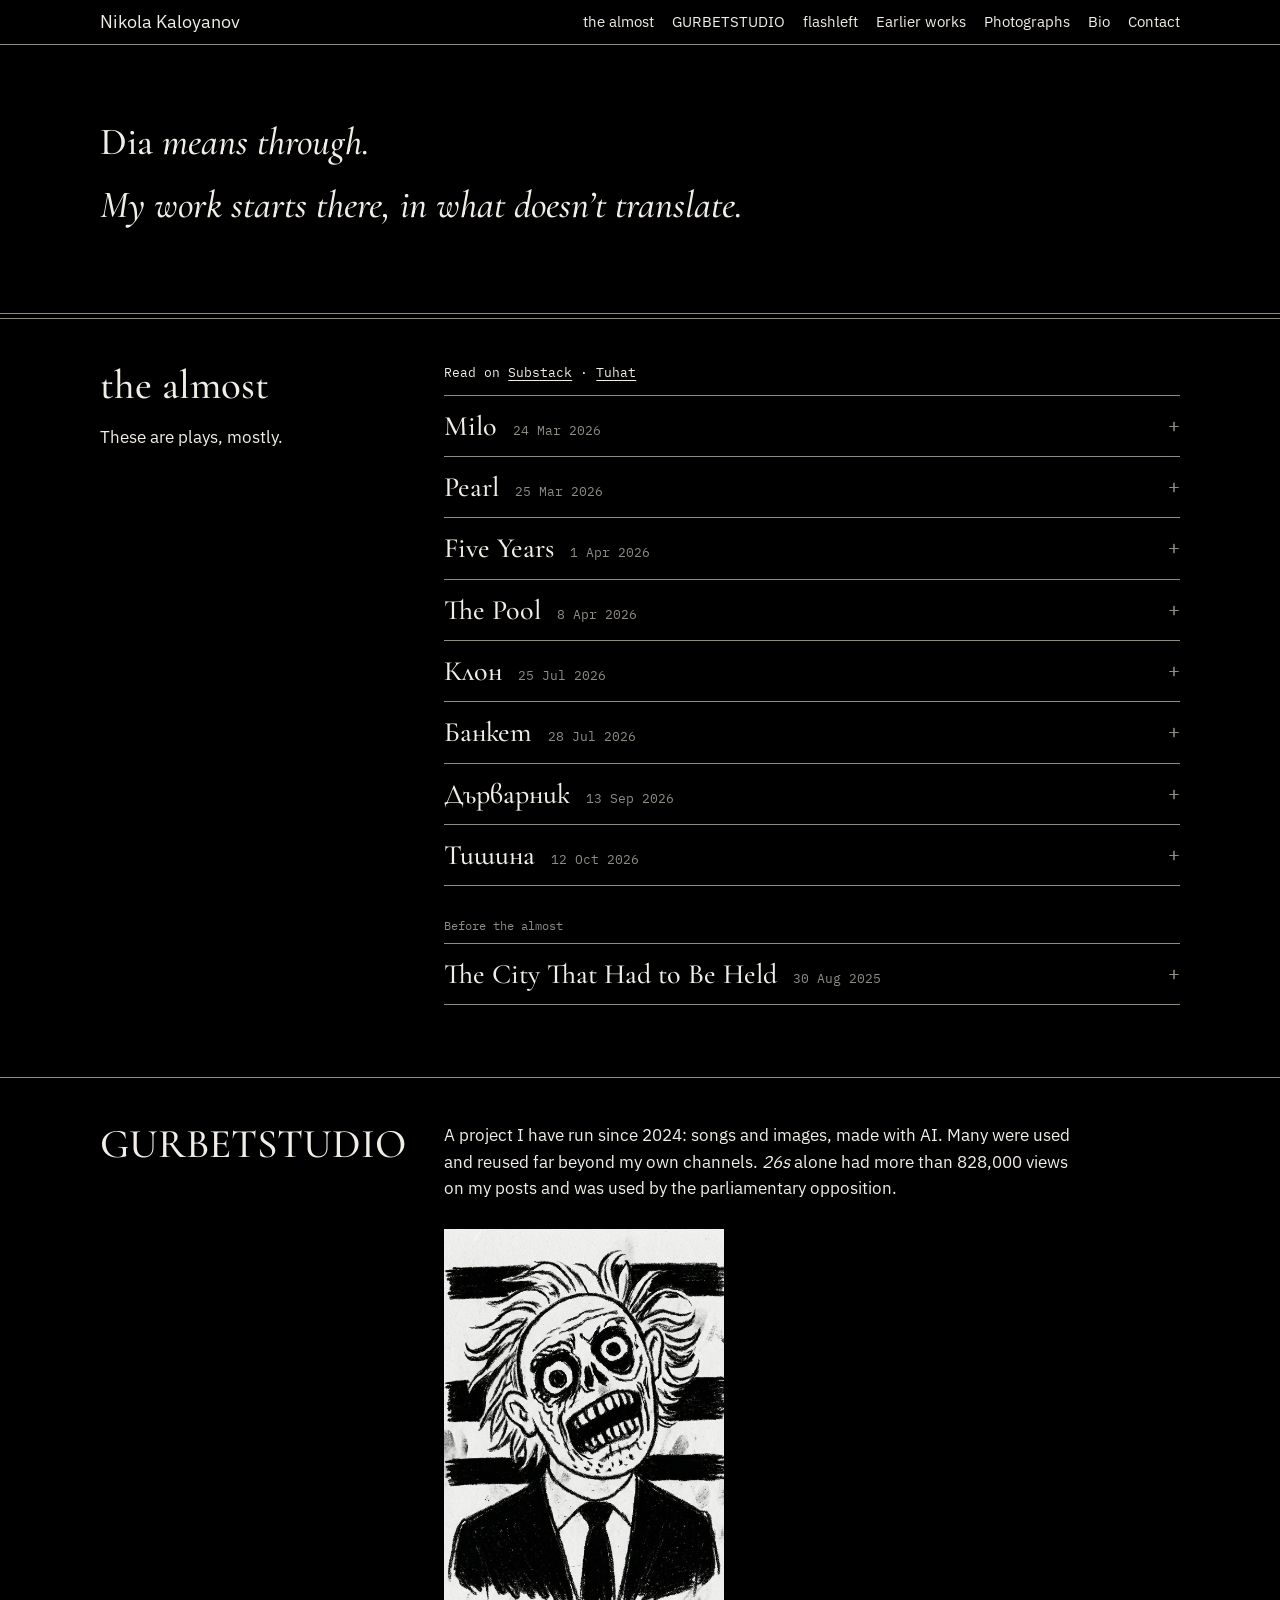
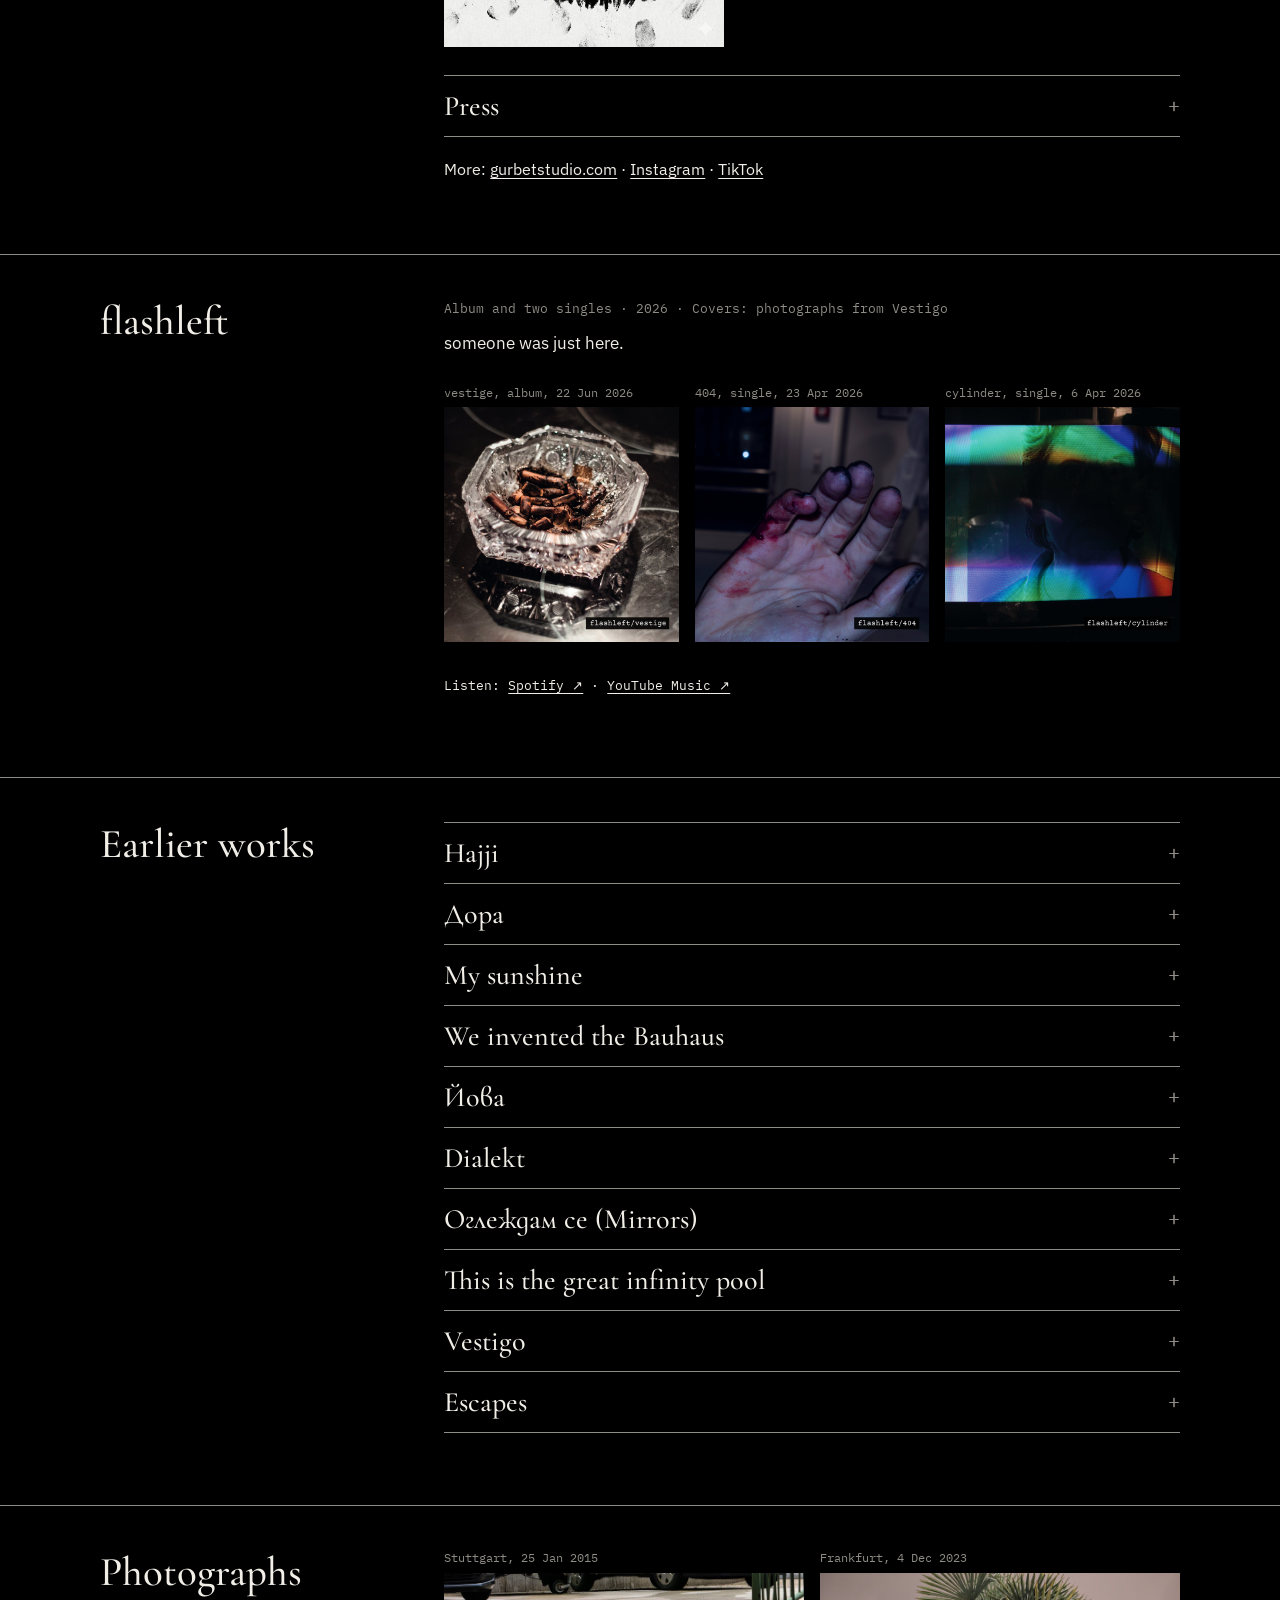
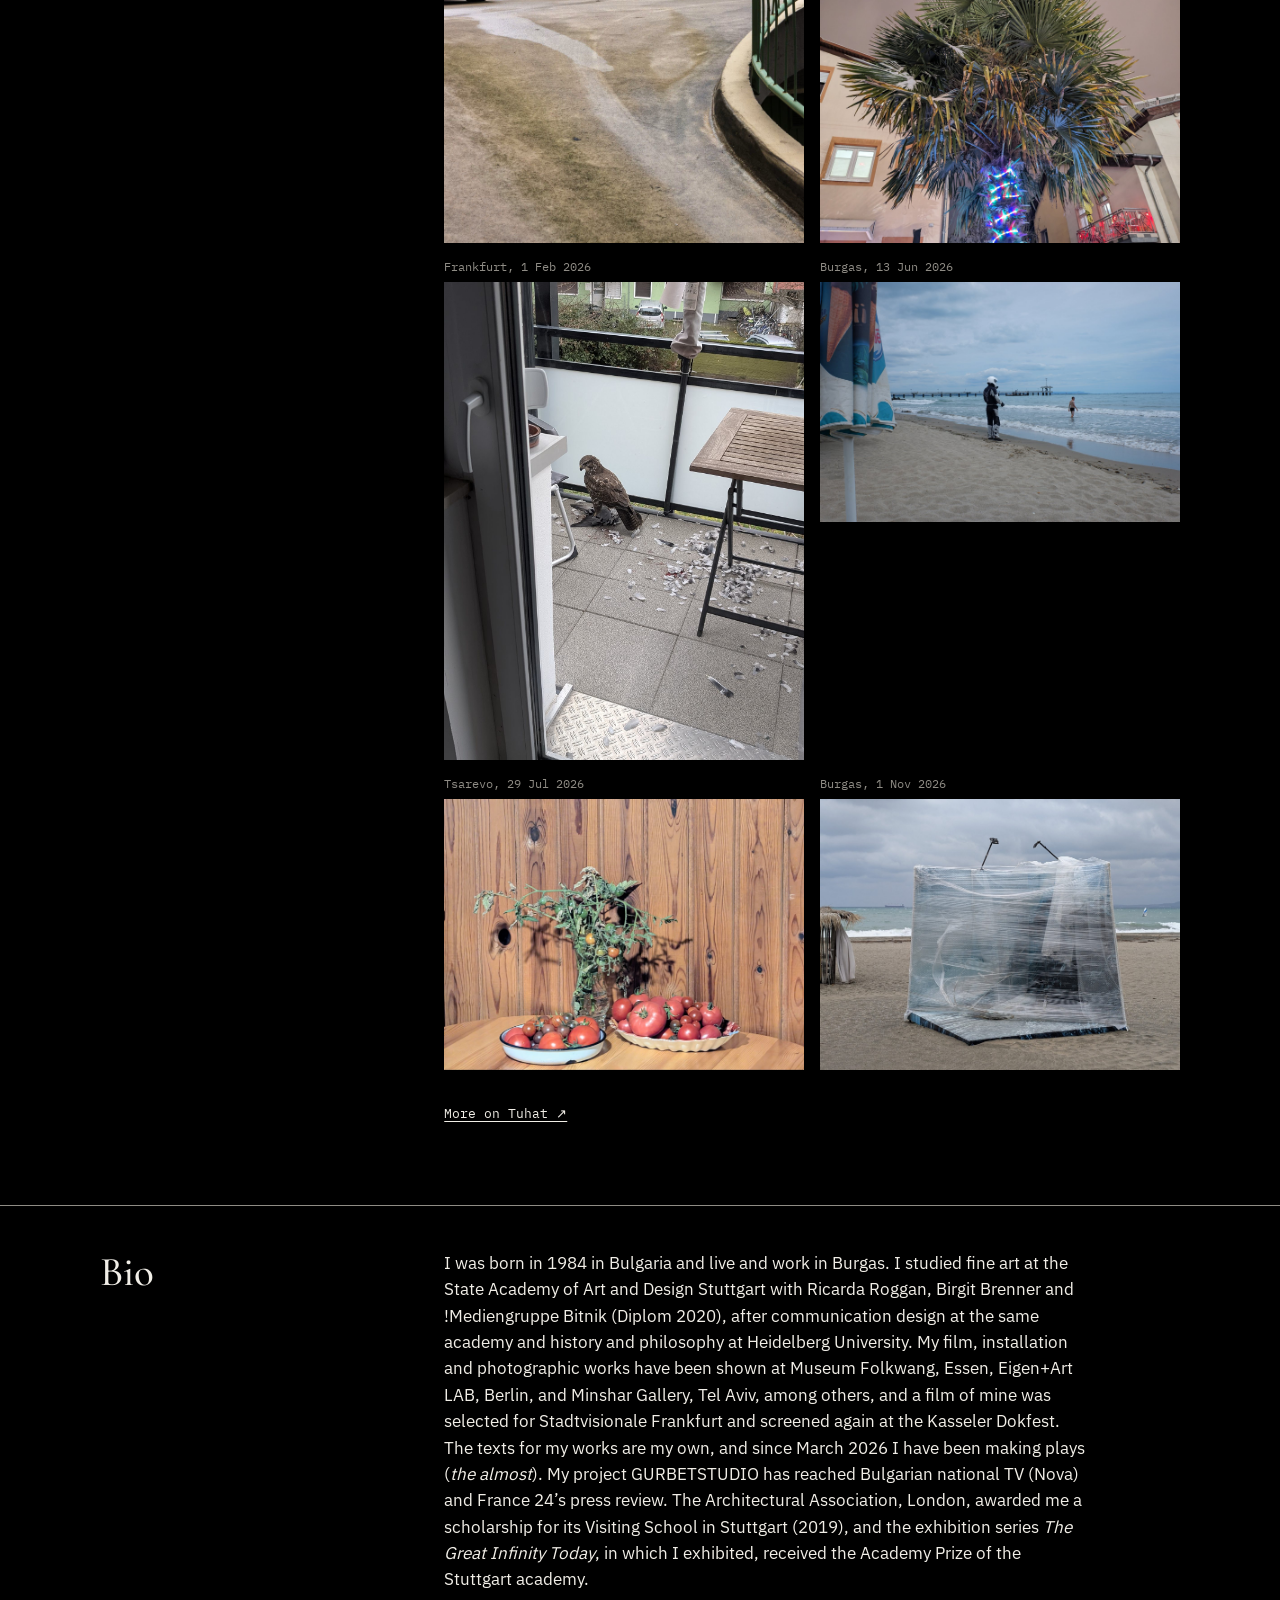
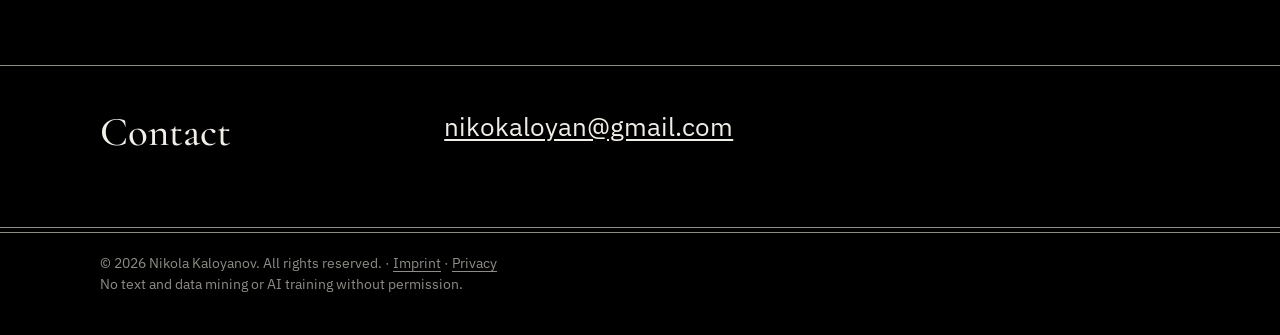
==== commit 25edad7e: "GURBETSTUDIO: new intro sentence Co-Authored-By: Claude Sonnet 5.5 <noreply@anthropic.com> Claude-Se" ====
--- a/index.html
+++ b/index.html
@@ -136,7 +136,7 @@
 <h2 id="h-gurbet" style="margin:0;font-family:'Cormorant Garamond','Cormorant',Georgia,'Times New Roman',serif;font-weight:500;font-size:clamp(34px,3.2vw,44px);line-height:1.1">GURBETSTUDIO</h2>
 </div>
 <div style="flex:999 1 480px;min-width:0">
-<p style="margin:0 0 28px;max-width:38em">A project I have run since 2024: songs and images, made with AI. In 2025 its satire spread far beyond my own channels – national television, international press, and more than 828,000 views on my own posts of a single sound.</p>
+<p style="margin:0 0 28px;max-width:38em">A project I have run since 2024: songs and images, made with AI. Many were used and reused far beyond my own channels. <em>26s</em> alone had more than 828,000 views on my posts and was used by the parliamentary opposition.</p>
 <figure style="margin:0 0 28px;max-width:280px"><img src="img/gurbetstudio_1.jpg" alt="GURBETSTUDIO image: a screaming man in a suit, drawn in black ink" width="1073" height="1600"></figure>
 <div style="border-top:1px solid #8F8C85;border-bottom:1px solid #8F8C85">
 <details>
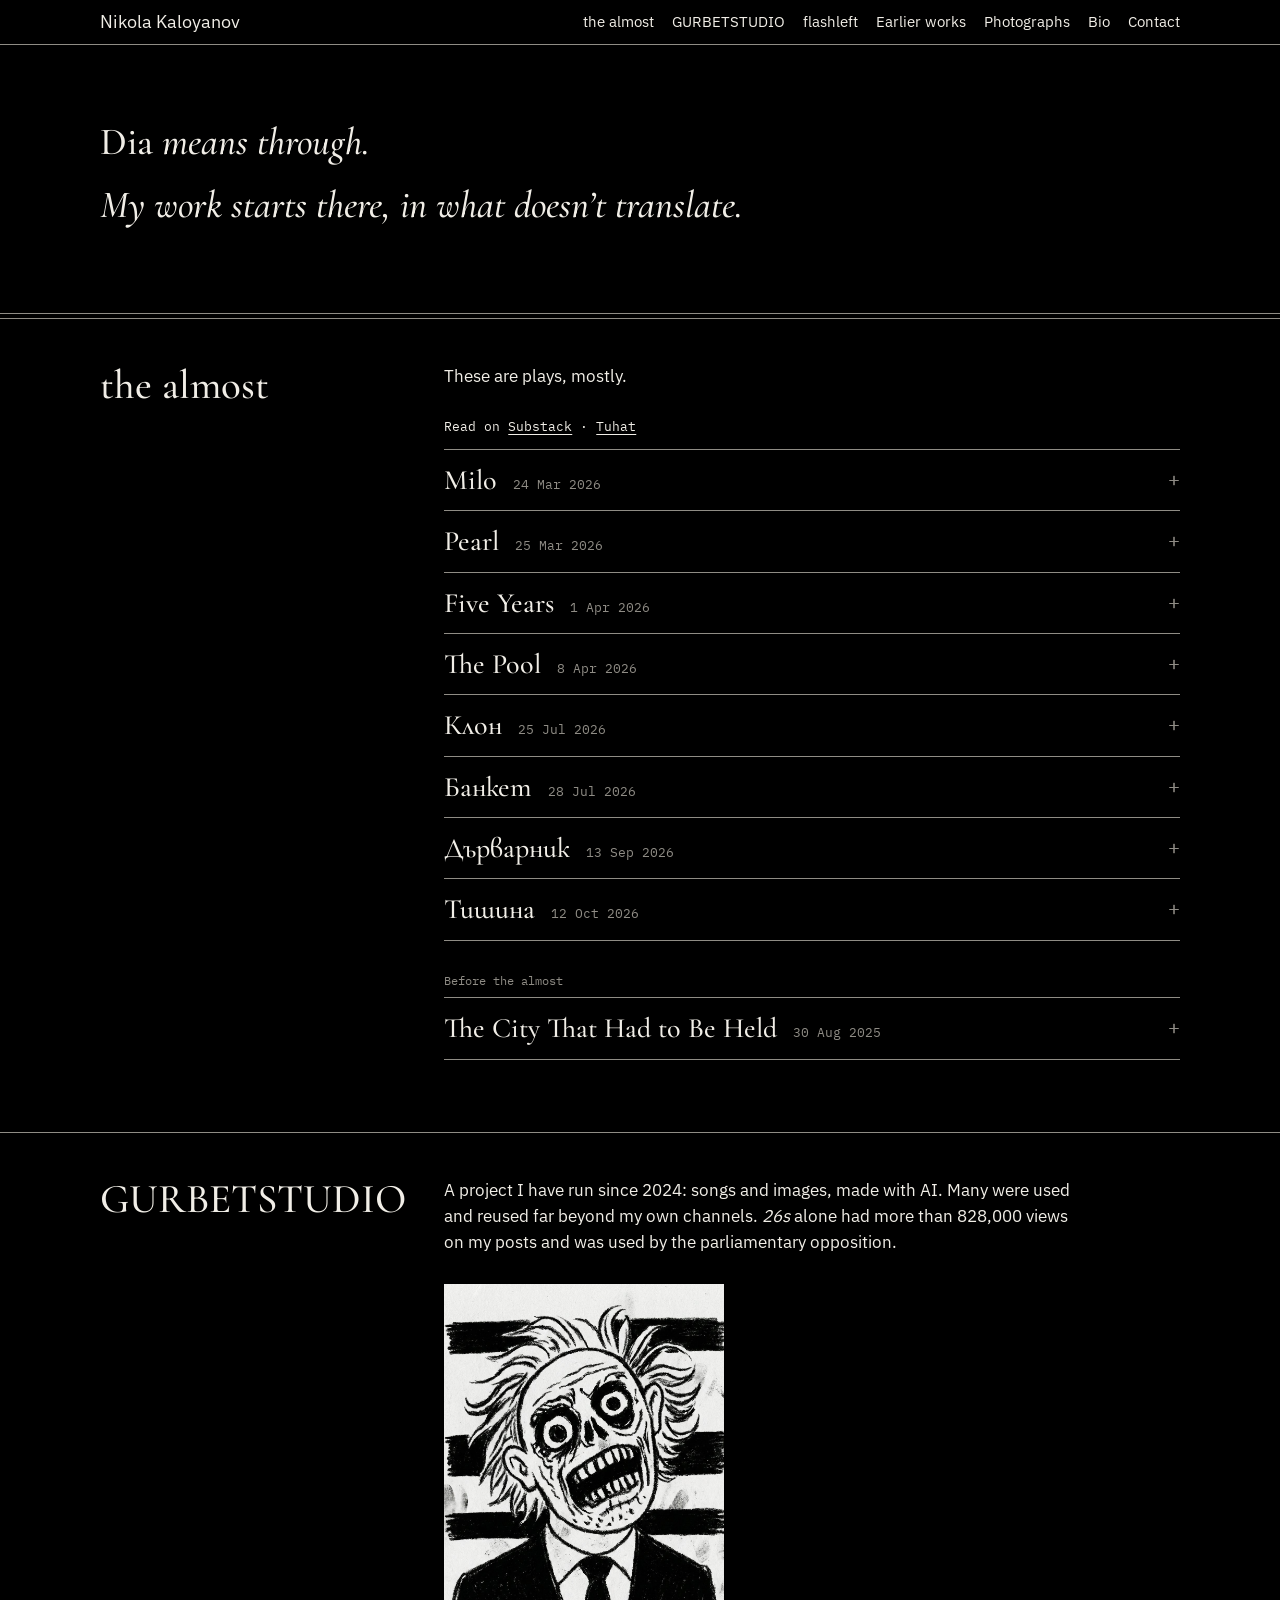
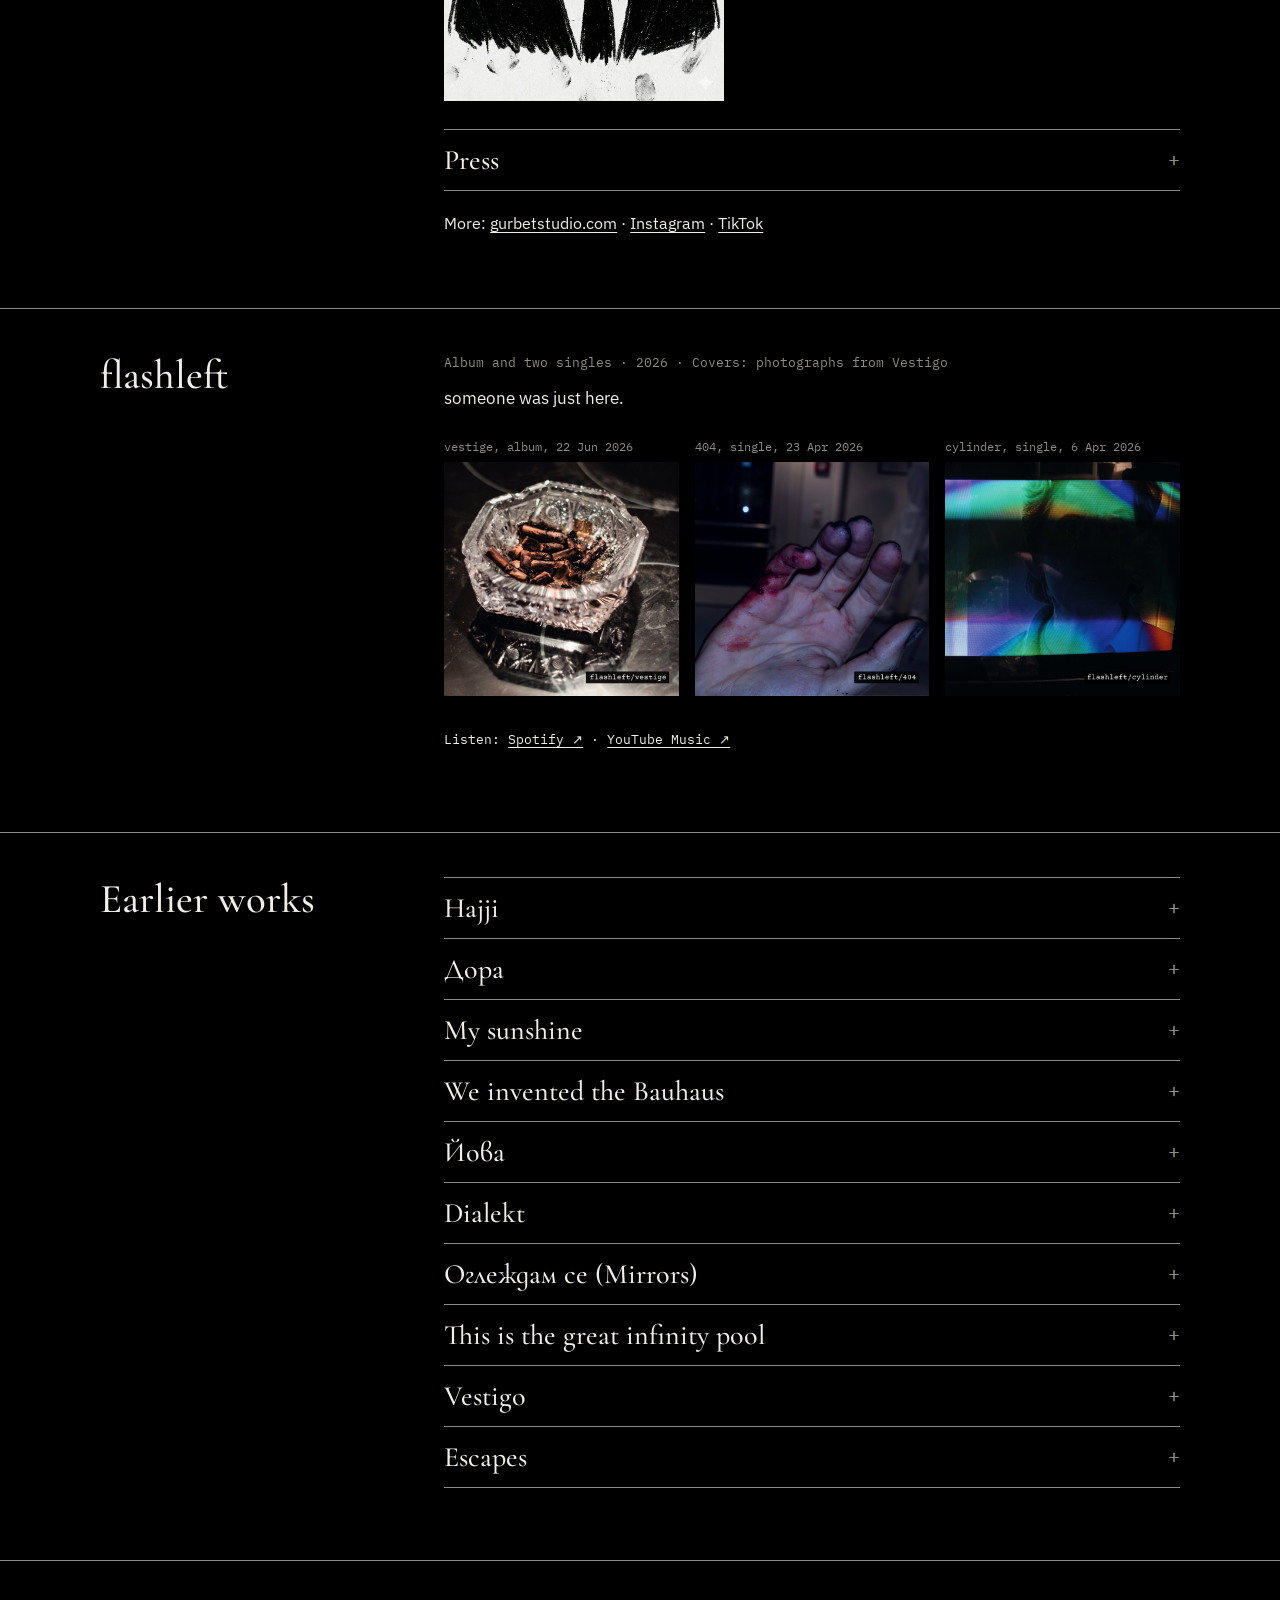
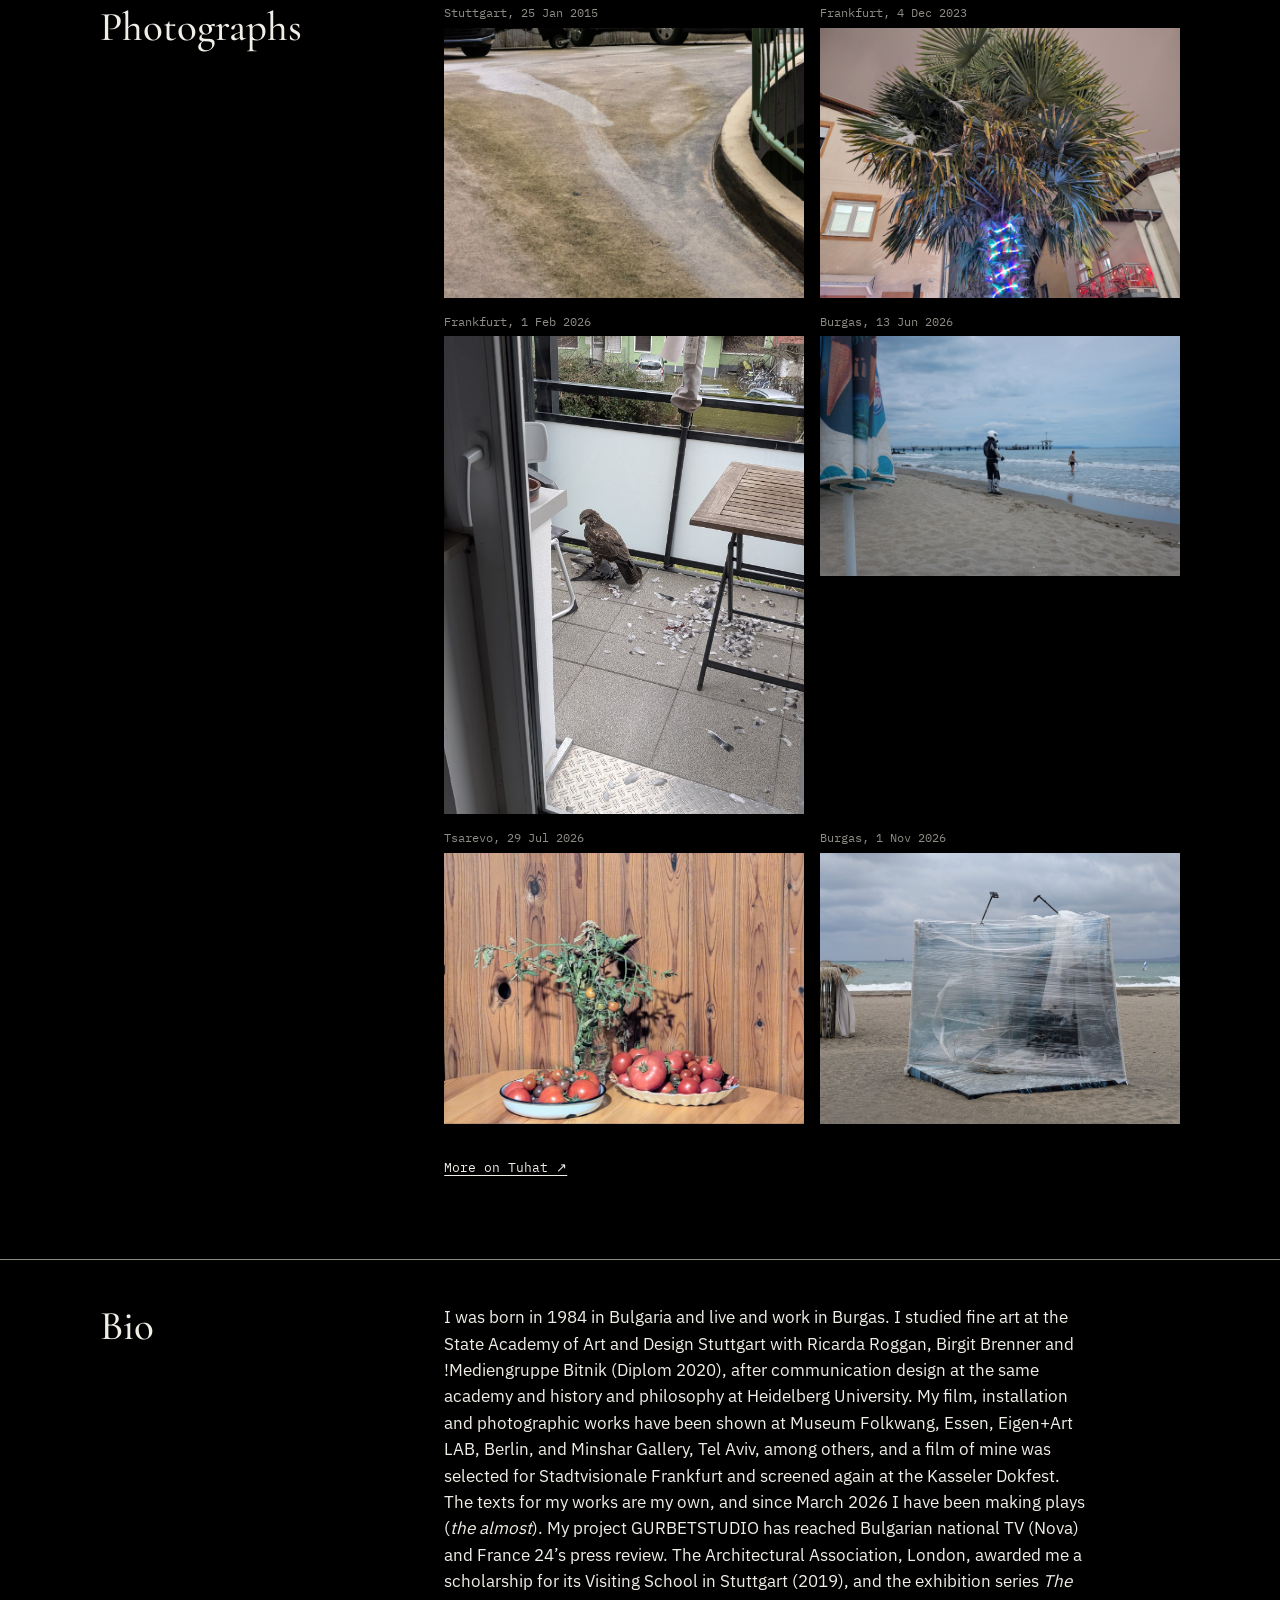
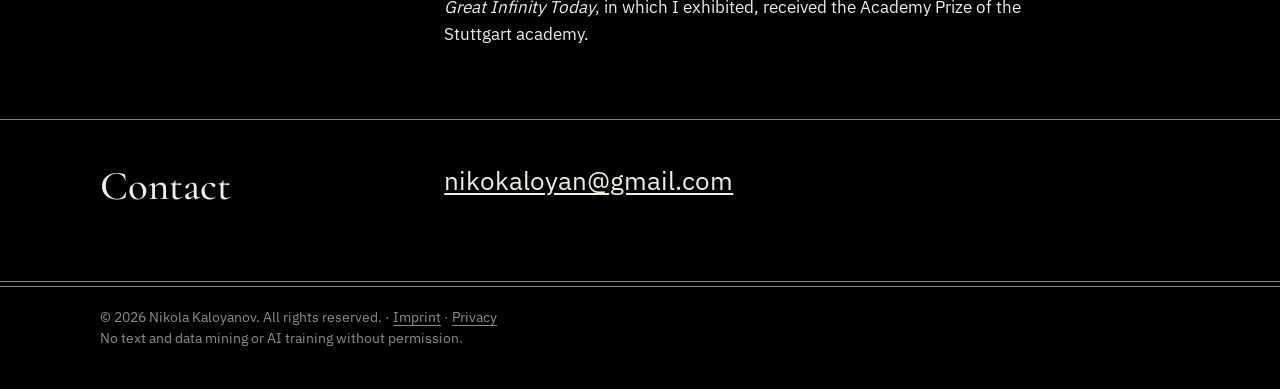
==== commit 134d47ab: "the almost: description line moved to the top of the right column Co-Authored-By: Claude Sonnet 5.5 " ====
--- a/index.html
+++ b/index.html
@@ -5,11 +5,11 @@
 <meta name="viewport" content="width=device-width, initial-scale=1">
 <meta name="tdm-reservation" content="1">
 <title>Nikola Kaloyanov</title>
-<meta name="description" content="Nikola Kaloyanov: the almost (plays), GURBETSTUDIO, film, installation and photography.">
+<meta name="description" content="“Dia” means through. My work starts there, in what doesn’t translate. Artist and researcher based in Bulgaria: the almost (plays), GURBETSTUDIO, flashleft (music), film, installation, photography.">
 <meta property="og:type" content="website">
 <meta property="og:url" content="https://nikolakaloyanov.com/">
 <meta property="og:title" content="Nikola Kaloyanov">
-<meta property="og:description" content="Nikola Kaloyanov: the almost (plays), GURBETSTUDIO, film, installation and photography.">
+<meta property="og:description" content="“Dia” means through. My work starts there, in what doesn’t translate. Artist and researcher based in Bulgaria: the almost (plays), GURBETSTUDIO, flashleft (music), film, installation, photography.">
 <meta property="og:image" content="https://nikolakaloyanov.com/img/three_dots_paper_2048_1.png">
 <meta property="og:image:width" content="2048">
 <meta property="og:image:height" content="2048">
@@ -24,7 +24,7 @@
 <body>
 <div id="top" style="background:#000000;color:#F1EEE7;font-family:'IBM Plex Sans',system-ui,-apple-system,'Segoe UI',sans-serif;font-size:17px;line-height:1.55;min-height:100%">
 
-<header>
+<header data-nosnippet>
 <div style="max-width:1120px;margin:0 auto;padding:0 20px;box-sizing:border-box;display:flex;flex-wrap:wrap;align-items:center;justify-content:space-between;column-gap:24px">
 <h1 style="margin:0;font-size:18px;line-height:20px;font-weight:400"><a href="#top" style="display:inline-block;padding:12px 0;text-decoration:none">Nikola Kaloyanov</a></h1>
 <nav aria-label="Main" style="display:flex;flex-wrap:wrap;column-gap:18px">
@@ -49,14 +49,14 @@
 </div>
 </section>
 
-<section id="the-almost" aria-labelledby="h-almost">
+<section data-nosnippet id="the-almost" aria-labelledby="h-almost">
 <div aria-hidden="true" style="height:4px;border-top:1px solid #8F8C85;border-bottom:1px solid #8F8C85"></div>
 <div style="max-width:1120px;margin:0 auto;padding:44px 20px 72px;box-sizing:border-box;display:flex;flex-wrap:wrap;column-gap:64px;row-gap:32px">
 <div style="flex:1 1 280px;max-width:340px;min-width:0">
-<h2 id="h-almost" style="margin:0 0 16px;font-family:'Cormorant Garamond','Cormorant',Georgia,'Times New Roman',serif;font-weight:500;font-size:clamp(34px,3.2vw,44px);line-height:1.1">the almost</h2>
-<p style="margin:0">These are plays, mostly.</p>
+<h2 id="h-almost" style="margin:0;font-family:'Cormorant Garamond','Cormorant',Georgia,'Times New Roman',serif;font-weight:500;font-size:clamp(34px,3.2vw,44px);line-height:1.1">the almost</h2>
 </div>
 <div style="flex:999 1 480px;min-width:0">
+<p style="margin:0 0 28px;max-width:38em">These are plays, mostly.</p>
 <p style="margin:0 0 12px;font-family:'IBM Plex Mono',ui-monospace,Menlo,Consolas,monospace;font-size:13px;line-height:20px">Read on <a href="https://thealmostproject.substack.com" target="_blank" rel="noopener noreferrer">Substack</a> · <a href="https://tuhat.net/@nikolakaloyanov/" target="_blank" rel="noopener noreferrer">Tuhat</a></p>
 <div style="border-bottom:1px solid #8F8C85">
 <details style="border-top:1px solid #8F8C85">
@@ -129,7 +129,7 @@
 </div>
 </section>
 
-<section id="gurbetstudio" aria-labelledby="h-gurbet">
+<section data-nosnippet id="gurbetstudio" aria-labelledby="h-gurbet">
 <div aria-hidden="true" style="border-bottom:1px solid #8F8C85"></div>
 <div style="max-width:1120px;margin:0 auto;padding:44px 20px 72px;box-sizing:border-box;display:flex;flex-wrap:wrap;column-gap:64px;row-gap:32px">
 <div style="flex:1 1 280px;max-width:340px;min-width:0">
@@ -176,7 +176,7 @@
 </div>
 </section>
 
-<section id="flashleft" aria-labelledby="h-flashleft">
+<section data-nosnippet id="flashleft" aria-labelledby="h-flashleft">
 <div aria-hidden="true" style="border-bottom:1px solid #8F8C85"></div>
 <div style="max-width:1120px;margin:0 auto;padding:44px 20px 72px;box-sizing:border-box;display:flex;flex-wrap:wrap;column-gap:64px;row-gap:32px">
 <div style="flex:1 1 280px;max-width:340px;min-width:0">
@@ -194,7 +194,7 @@
 </div>
 </div>
 </section>
-<section id="works" aria-labelledby="h-works">
+<section data-nosnippet id="works" aria-labelledby="h-works">
 <div aria-hidden="true" style="border-bottom:1px solid #8F8C85"></div>
 <div style="max-width:1120px;margin:0 auto;padding:44px 20px 72px;box-sizing:border-box;display:flex;flex-wrap:wrap;column-gap:64px;row-gap:32px">
 <div style="flex:1 1 280px;max-width:340px;min-width:0">
@@ -402,7 +402,7 @@
 </div>
 </section>
 
-<section id="photographs" aria-labelledby="h-photographs">
+<section data-nosnippet id="photographs" aria-labelledby="h-photographs">
 <div aria-hidden="true" style="border-bottom:1px solid #8F8C85"></div>
 <div style="max-width:1120px;margin:0 auto;padding:44px 20px 72px;box-sizing:border-box;display:flex;flex-wrap:wrap;column-gap:64px;row-gap:32px">
 <div style="flex:1 1 280px;max-width:340px;min-width:0">
@@ -428,13 +428,13 @@
 <div style="flex:1 1 280px;max-width:340px;min-width:0">
 <h2 id="h-bio" style="margin:0;font-family:'Cormorant Garamond','Cormorant',Georgia,'Times New Roman',serif;font-weight:500;font-size:clamp(34px,3.2vw,44px);line-height:1.1">Bio</h2>
 </div>
-<div style="flex:999 1 480px;min-width:0">
+<div data-nosnippet style="flex:999 1 480px;min-width:0">
 <p style="margin:0;max-width:38em">I was born in 1984 in Bulgaria and live and work in Burgas. I studied fine art at the State Academy of Art and Design Stuttgart with Ricarda Roggan, Birgit Brenner and !Mediengruppe Bitnik (Diplom 2020), after communication design at the same academy and history and philosophy at Heidelberg University. My film, installation and photographic works have been shown at Museum Folkwang, Essen, Eigen+Art LAB, Berlin, and Minshar Gallery, Tel Aviv, among others, and a film of mine was selected for Stadtvisionale Frankfurt and screened again at the Kasseler Dokfest. The texts for my works are my own, and since March 2026 I have been making plays (<em>the almost</em>). My project GURBETSTUDIO has reached Bulgarian national TV (Nova) and France 24’s press review. The Architectural Association, London, awarded me a scholarship for its Visiting School in Stuttgart (2019), and the exhibition series <em>The Great Infinity Today</em>, in which I exhibited, received the Academy Prize of the Stuttgart academy.</p>
 </div>
 </div>
 </section>
 
-<section id="contact" aria-labelledby="h-contact">
+<section data-nosnippet id="contact" aria-labelledby="h-contact">
 <div aria-hidden="true" style="border-bottom:1px solid #8F8C85"></div>
 <div style="max-width:1120px;margin:0 auto;padding:44px 20px 72px;box-sizing:border-box;display:flex;flex-wrap:wrap;column-gap:64px;row-gap:32px">
 <div style="flex:1 1 280px;max-width:340px;min-width:0">
@@ -448,7 +448,7 @@
 
 </main>
 
-<footer>
+<footer data-nosnippet>
 <div aria-hidden="true" style="height:4px;border-top:1px solid #8F8C85;border-bottom:1px solid #8F8C85"></div>
 <div style="max-width:1120px;margin:0 auto;padding:20px 20px 40px;box-sizing:border-box;font-size:14px;line-height:1.5;color:#8F8C85">© 2026 Nikola Kaloyanov. All rights reserved. · <a href="imprint.html" style="color:#8F8C85">Imprint</a> · <a href="privacy.html" style="color:#8F8C85">Privacy</a><br>No text and data mining or AI training without permission.</div>
 </footer>
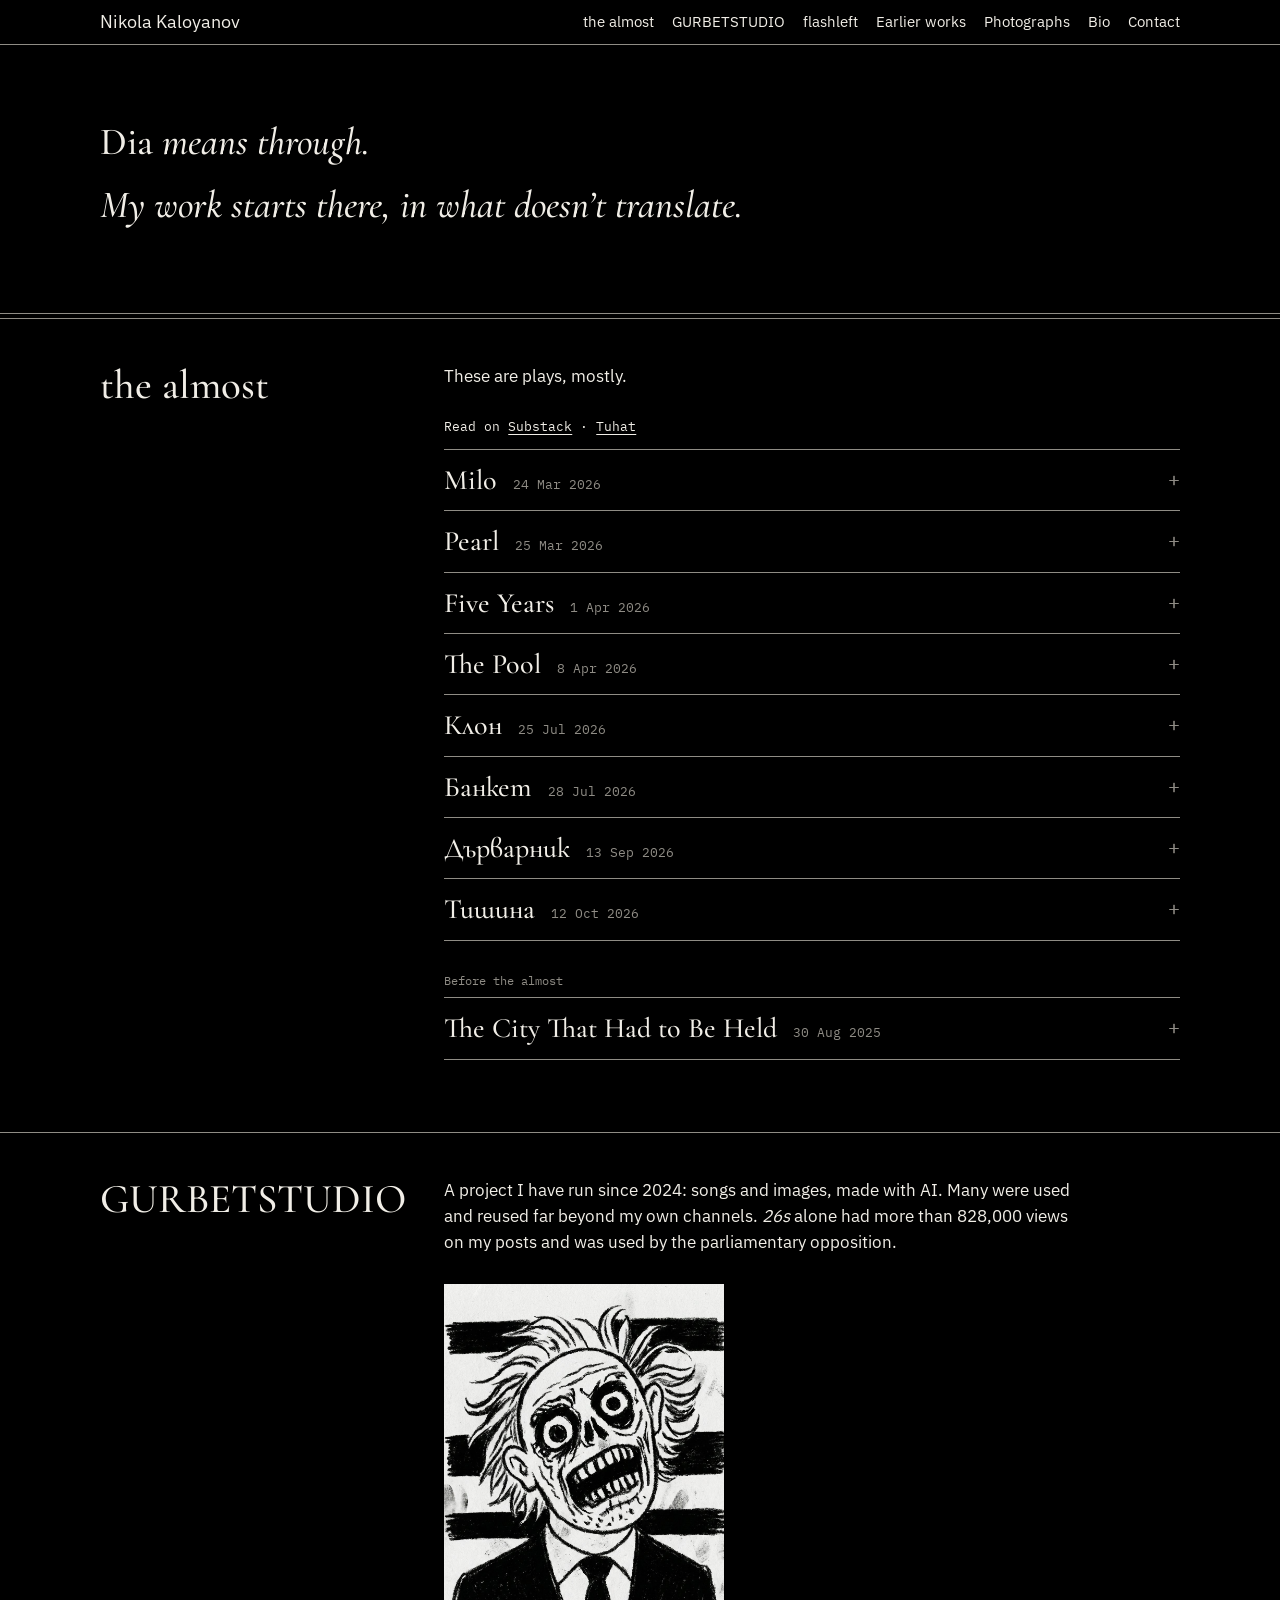
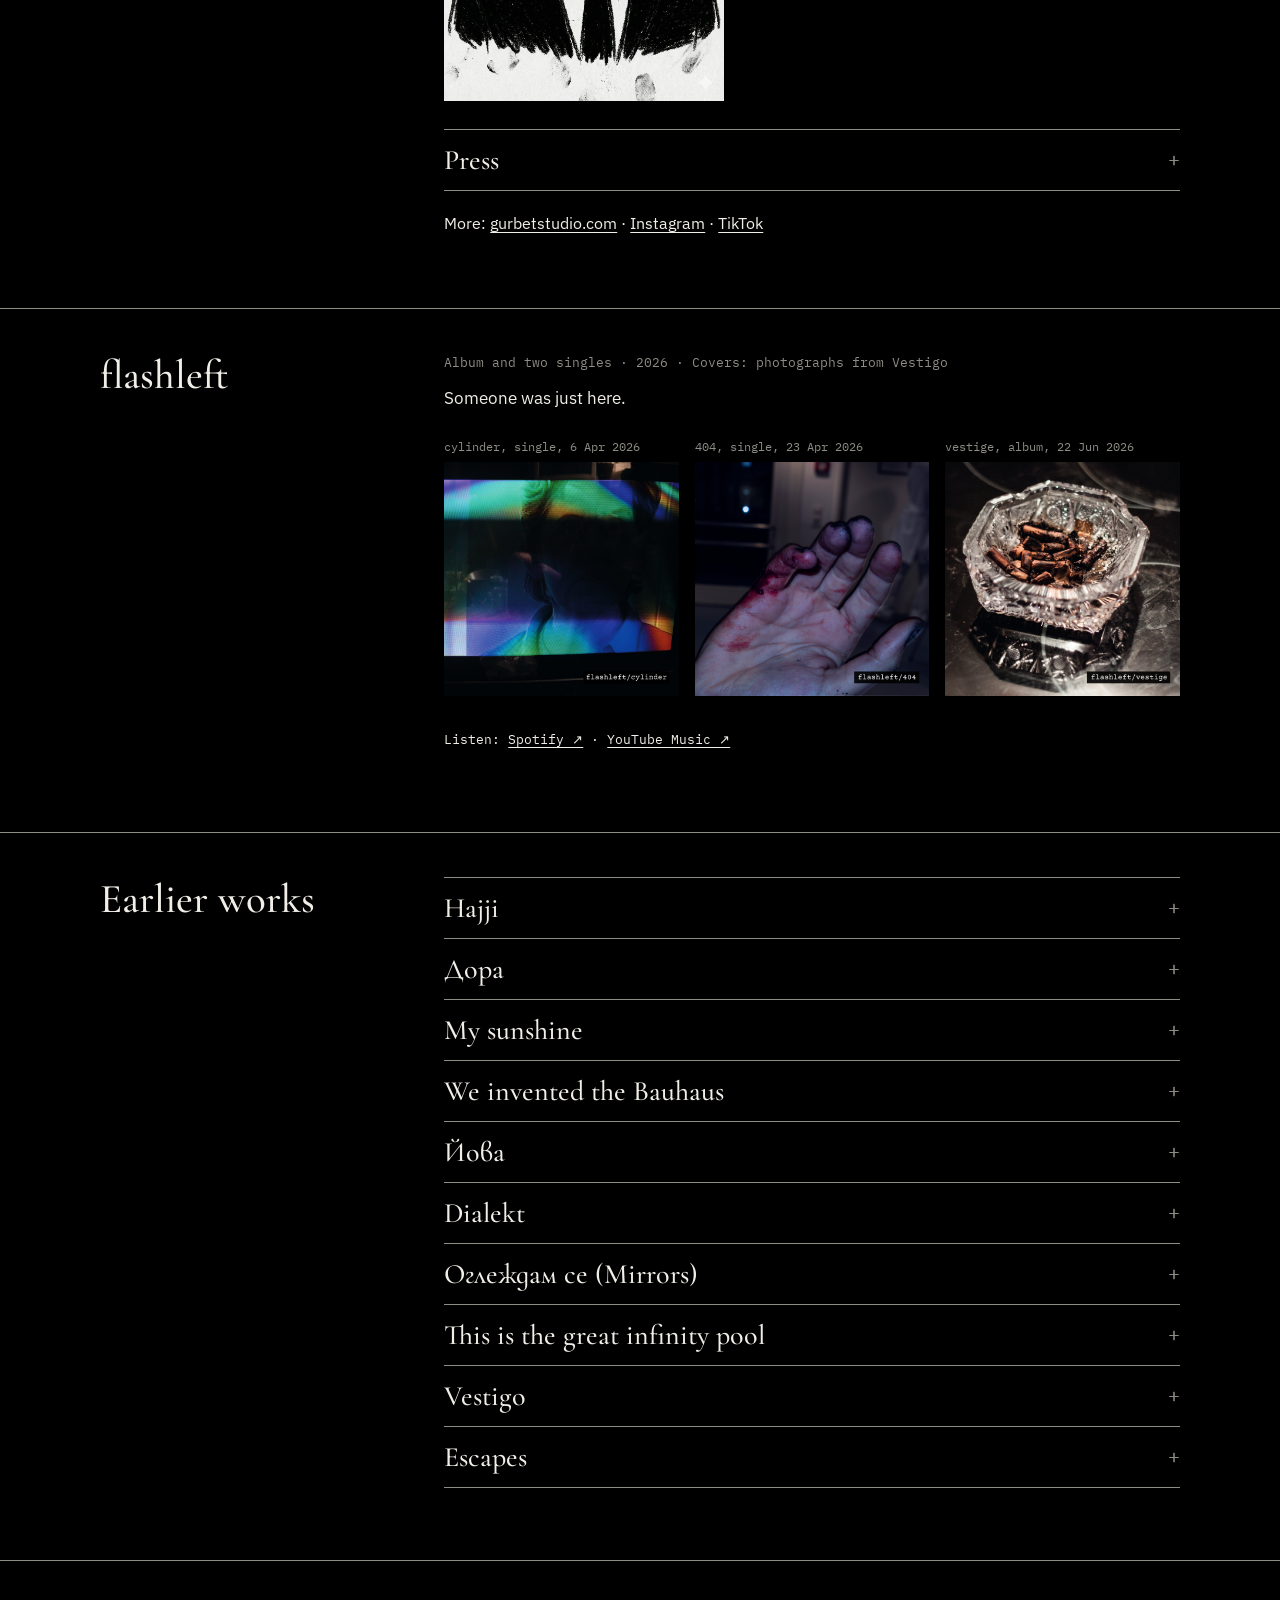
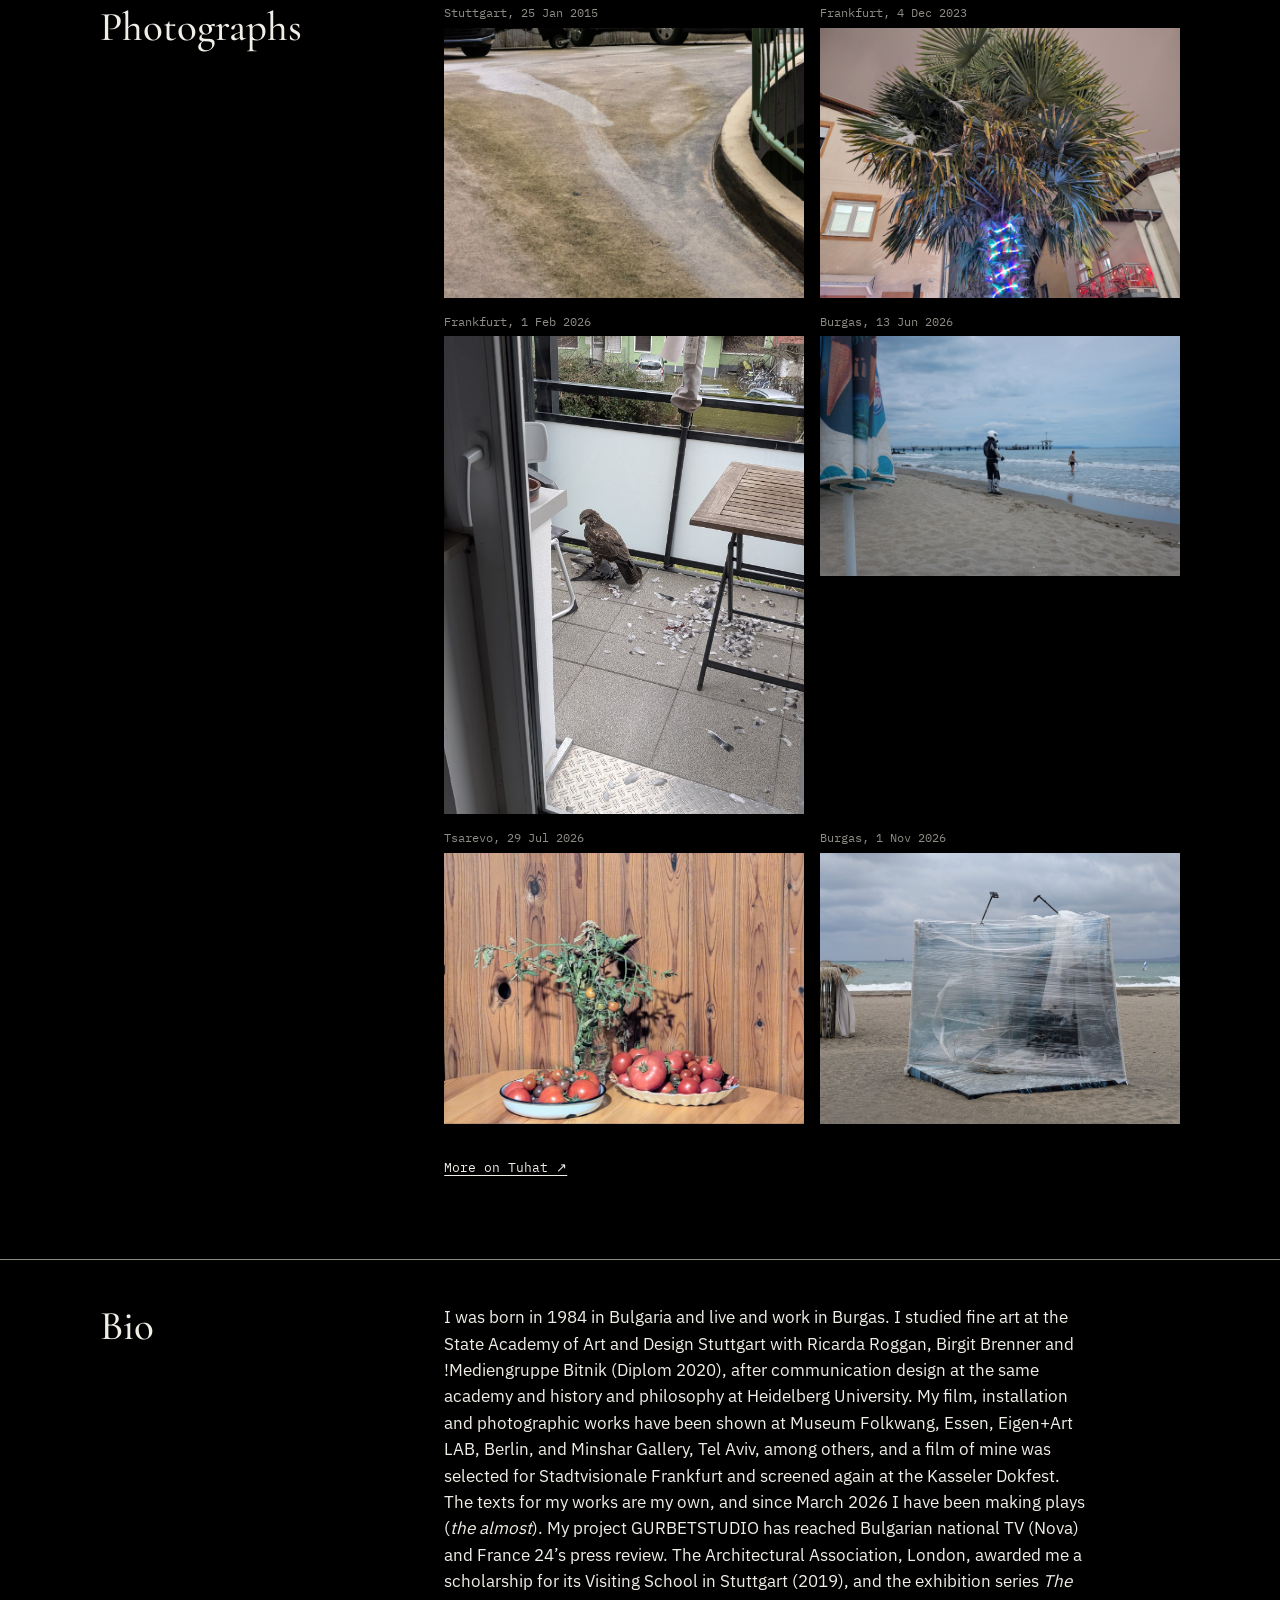
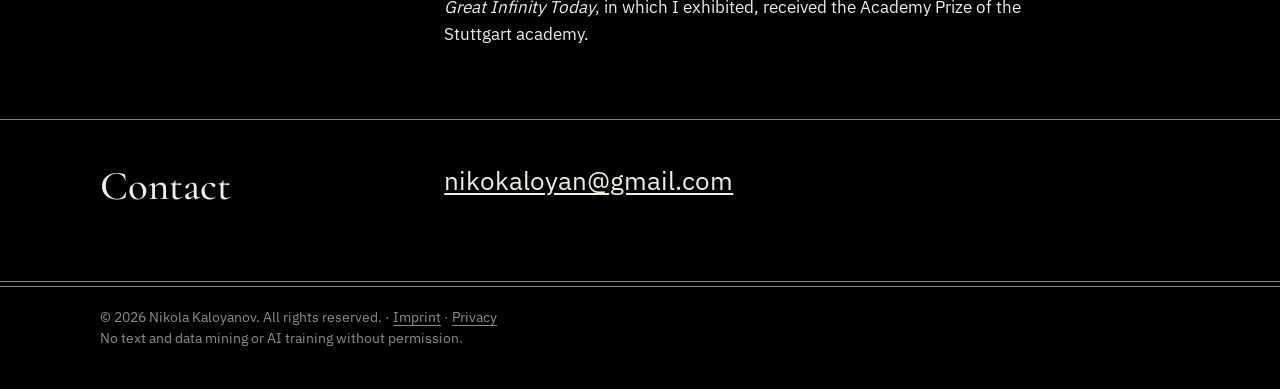
==== commit 08d50eb8: "flashleft: capital S, covers in chronological order Co-Authored-By: Claude Sonnet 5.5 <noreply@anthr" ====
--- a/index.html
+++ b/index.html
@@ -184,11 +184,11 @@
 </div>
 <div style="flex:999 1 480px;min-width:0">
 <p style="margin:0 0 12px;font-family:'IBM Plex Mono',ui-monospace,Menlo,Consolas,monospace;font-size:13px;line-height:1.5;color:#8F8C85">Album and two singles · 2026 · Covers: photographs from Vestigo</p>
-<p style="margin:0 0 28px;max-width:38em">someone was just here.</p>
+<p style="margin:0 0 28px;max-width:38em">Someone was just here.</p>
 <div style="display:grid;grid-template-columns:repeat(auto-fill,minmax(200px,1fr));max-width:752px;gap:16px;align-items:start">
+<a href="https://open.spotify.com/album/2IhwBSxhsiaDCkgPjooZuE" target="_blank" rel="noopener noreferrer" style="display:block;flex:1 1 200px;max-width:240px;text-decoration:none"><span style="display:block;white-space:nowrap;margin-bottom:6px;font-family:'IBM Plex Mono',ui-monospace,Menlo,Consolas,monospace;font-size:12px;line-height:1.4;color:#8F8C85">cylinder, single, 6 Apr 2026</span><img src="img/flashleft_cylinder.jpg" alt="Cover of cylinder: a television screen with coloured bands" width="1600" height="1600"></a>
+<a href="https://open.spotify.com/album/0WQYlVoCGDyXFIyyO3bgZw" target="_blank" rel="noopener noreferrer" style="display:block;flex:1 1 200px;max-width:240px;text-decoration:none"><span style="display:block;white-space:nowrap;margin-bottom:6px;font-family:'IBM Plex Mono',ui-monospace,Menlo,Consolas,monospace;font-size:12px;line-height:1.4;color:#8F8C85">404, single, 23 Apr 2026</span><img src="img/flashleft_404.jpg" alt="Cover of 404: an open hand with stained fingertips" width="1600" height="1600"></a>
 <a href="https://open.spotify.com/album/3zMKx9UkFOyNer9DevZmFj" target="_blank" rel="noopener noreferrer" style="display:block;flex:1 1 200px;max-width:240px;text-decoration:none"><span style="display:block;white-space:nowrap;margin-bottom:6px;font-family:'IBM Plex Mono',ui-monospace,Menlo,Consolas,monospace;font-size:12px;line-height:1.4;color:#8F8C85">vestige, album, 22 Jun 2026</span><img src="img/flashleft_vestige.jpg" alt="Cover of vestige: an ashtray full of burnt-out cigarette ends" width="1600" height="1600"></a>
-<a href="https://open.spotify.com/album/0WQYlVoCGDyXFIyyO3bgZw" target="_blank" rel="noopener noreferrer" style="display:block;flex:1 1 200px;max-width:240px;text-decoration:none"><span style="display:block;white-space:nowrap;margin-bottom:6px;font-family:'IBM Plex Mono',ui-monospace,Menlo,Consolas,monospace;font-size:12px;line-height:1.4;color:#8F8C85">404, single, 23 Apr 2026</span><img src="img/flashleft_404.jpg" alt="Cover of 404: an open hand with stained fingertips" width="1600" height="1600"></a>
-<a href="https://open.spotify.com/album/2IhwBSxhsiaDCkgPjooZuE" target="_blank" rel="noopener noreferrer" style="display:block;flex:1 1 200px;max-width:240px;text-decoration:none"><span style="display:block;white-space:nowrap;margin-bottom:6px;font-family:'IBM Plex Mono',ui-monospace,Menlo,Consolas,monospace;font-size:12px;line-height:1.4;color:#8F8C85">cylinder, single, 6 Apr 2026</span><img src="img/flashleft_cylinder.jpg" alt="Cover of cylinder: a television screen with coloured bands" width="1600" height="1600"></a>
 </div>
 <p style="margin:24px 0 0;font-family:'IBM Plex Mono',ui-monospace,Menlo,Consolas,monospace;font-size:13px;line-height:1.5">Listen: <a href="https://open.spotify.com/album/3zMKx9UkFOyNer9DevZmFj" target="_blank" rel="noopener noreferrer" style="display:inline-block;padding:10px 0">Spotify ↗</a> · <a href="https://music.youtube.com/playlist?list=OLAK5uy_lqpZK46kSgiE4sft5EfA9MpheFjlOoF64" target="_blank" rel="noopener noreferrer" style="display:inline-block;padding:10px 0">YouTube Music ↗</a></p>
 </div>
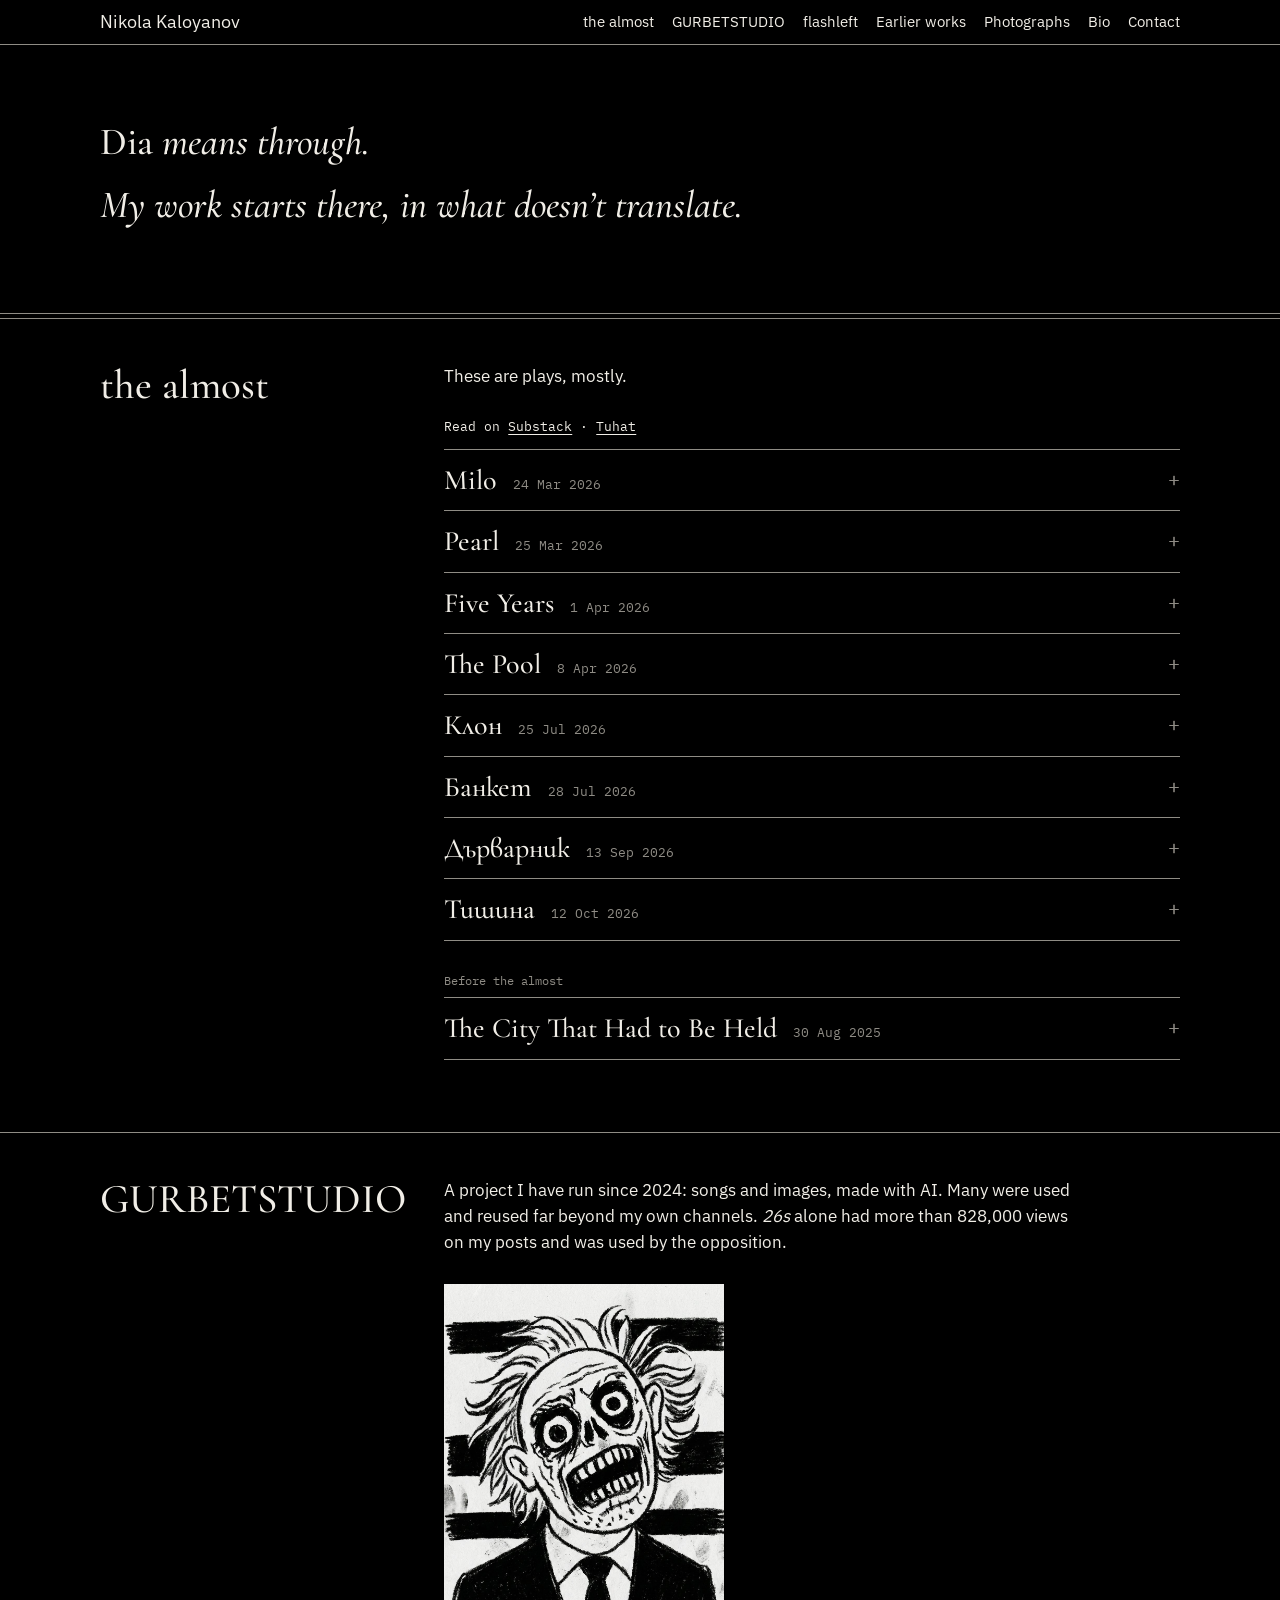
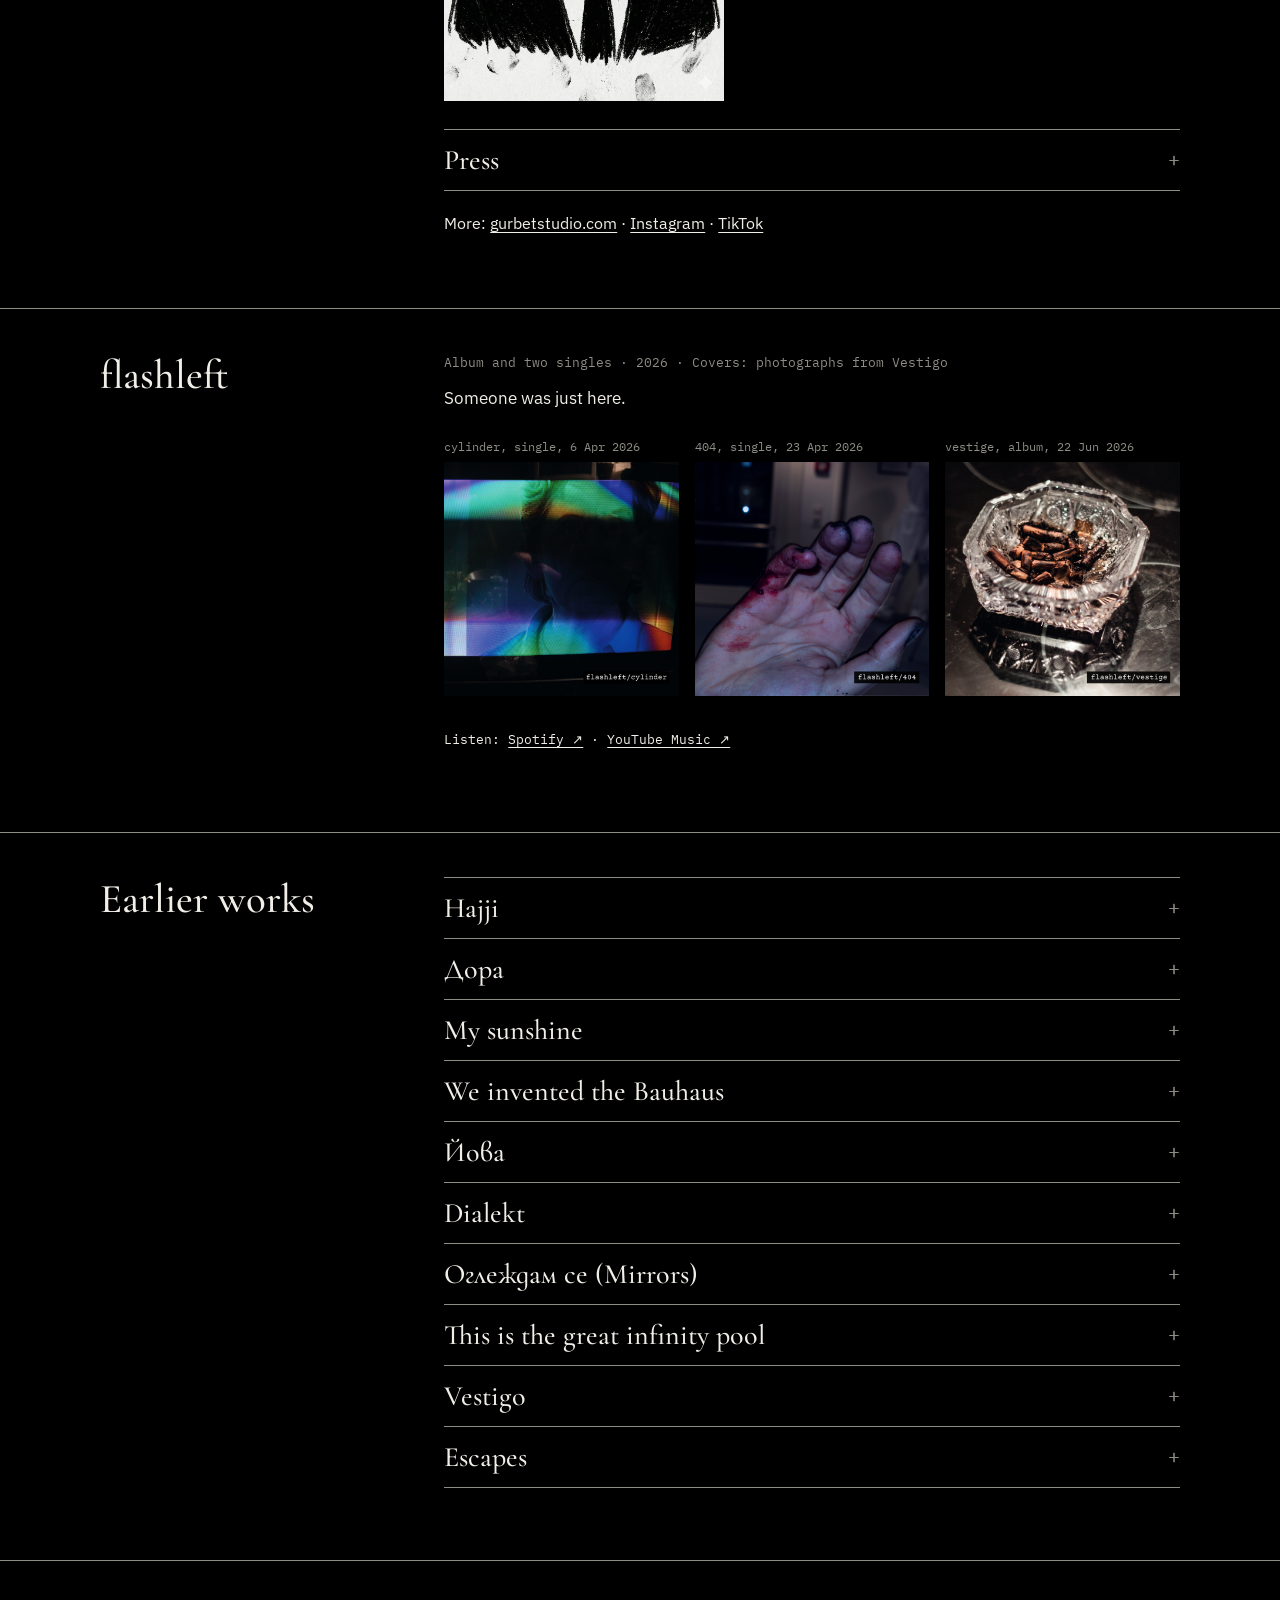
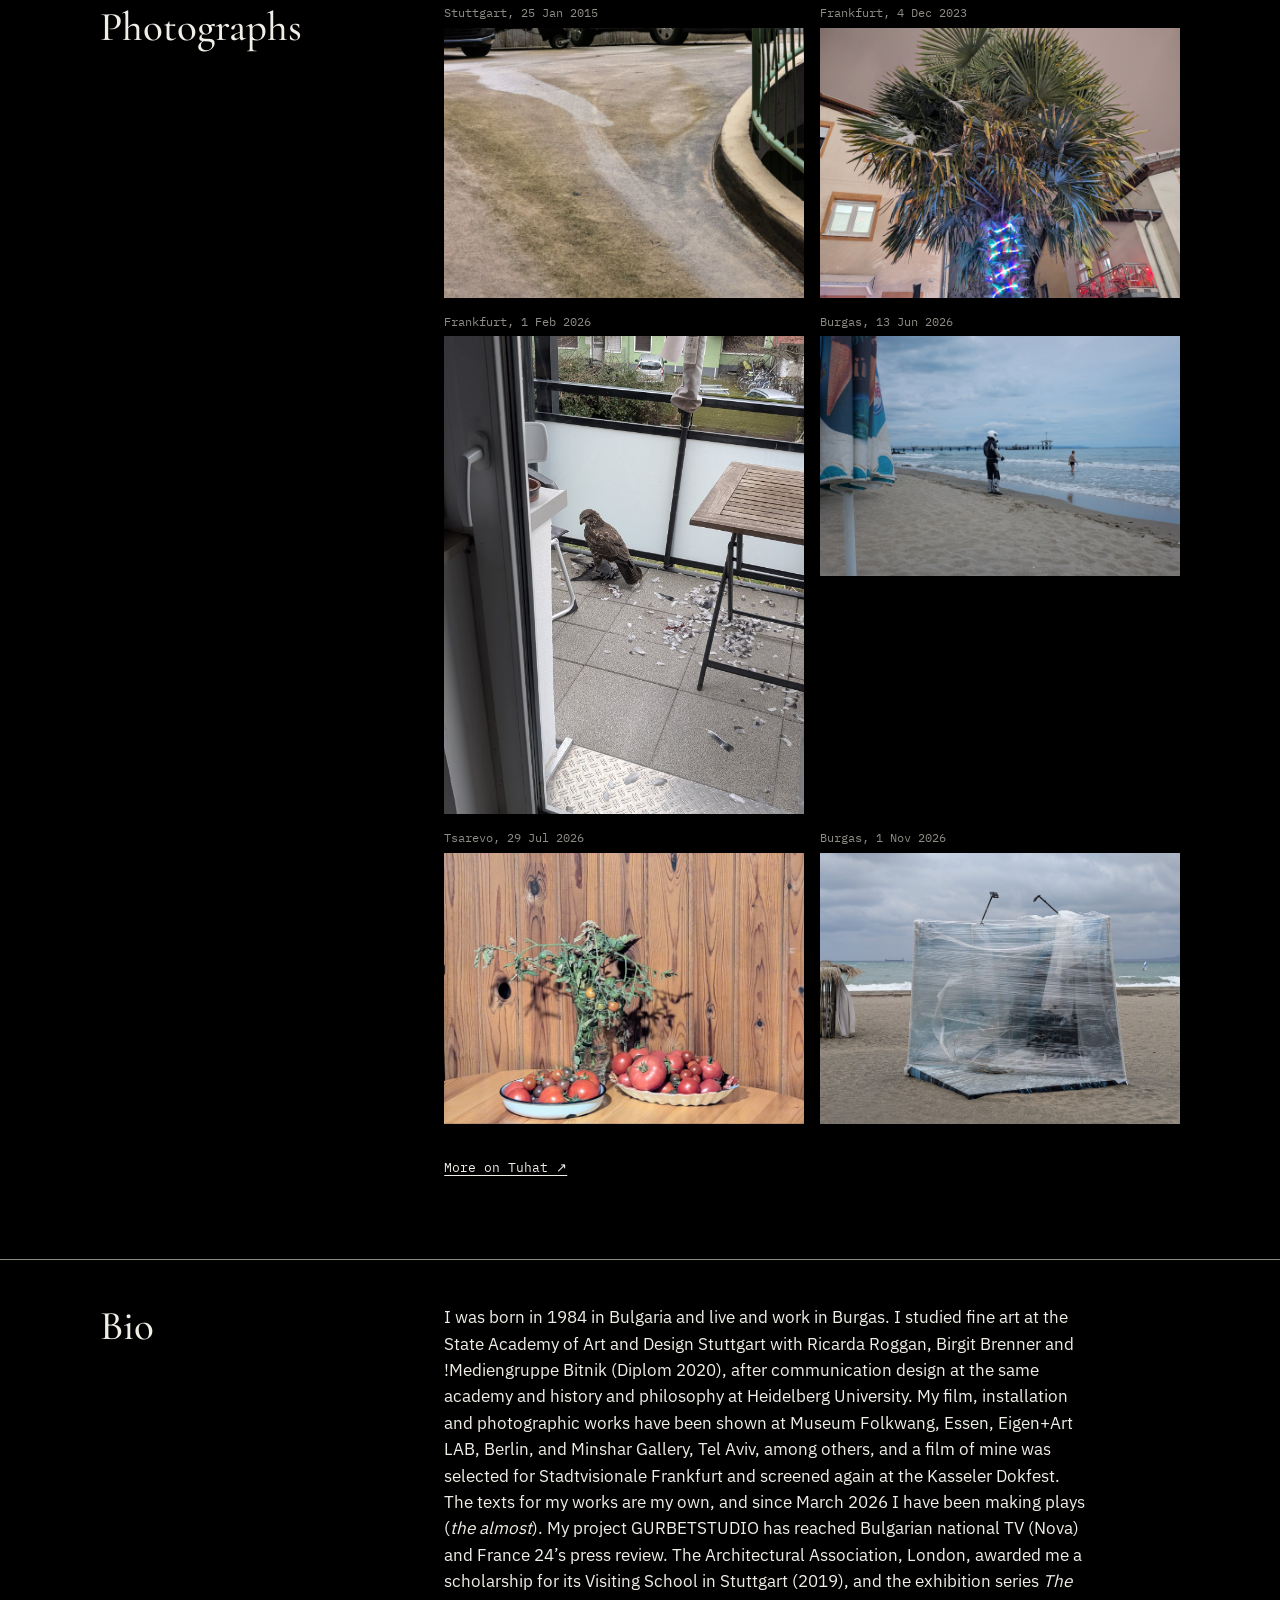
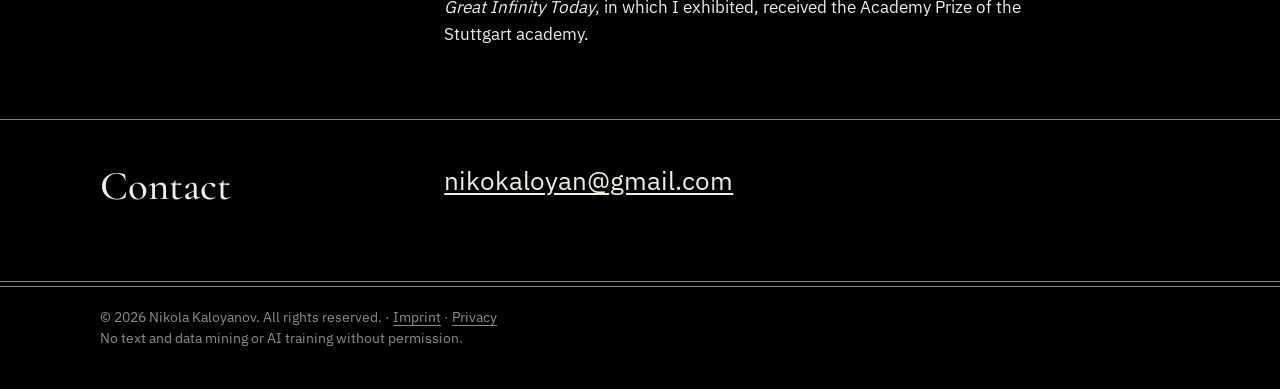
==== commit 7de28056: "Edit a sentence Co-Authored-By: Claude Sonnet 5.5 <noreply@anthropic.com> Claude-Session: https://cl" ====
--- a/index.html
+++ b/index.html
@@ -136,7 +136,7 @@
 <h2 id="h-gurbet" style="margin:0;font-family:'Cormorant Garamond','Cormorant',Georgia,'Times New Roman',serif;font-weight:500;font-size:clamp(34px,3.2vw,44px);line-height:1.1">GURBETSTUDIO</h2>
 </div>
 <div style="flex:999 1 480px;min-width:0">
-<p style="margin:0 0 28px;max-width:38em">A project I have run since 2024: songs and images, made with AI. Many were used and reused far beyond my own channels. <em>26s</em> alone had more than 828,000 views on my posts and was used by the parliamentary opposition.</p>
+<p style="margin:0 0 28px;max-width:38em">A project I have run since 2024: songs and images, made with AI. Many were used and reused far beyond my own channels. <em>26s</em> alone had more than 828,000 views on my posts and was used by the opposition.</p>
 <figure style="margin:0 0 28px;max-width:280px"><img src="img/gurbetstudio_1.jpg" alt="GURBETSTUDIO image: a screaming man in a suit, drawn in black ink" width="1073" height="1600"></figure>
 <div style="border-top:1px solid #8F8C85;border-bottom:1px solid #8F8C85">
 <details>
